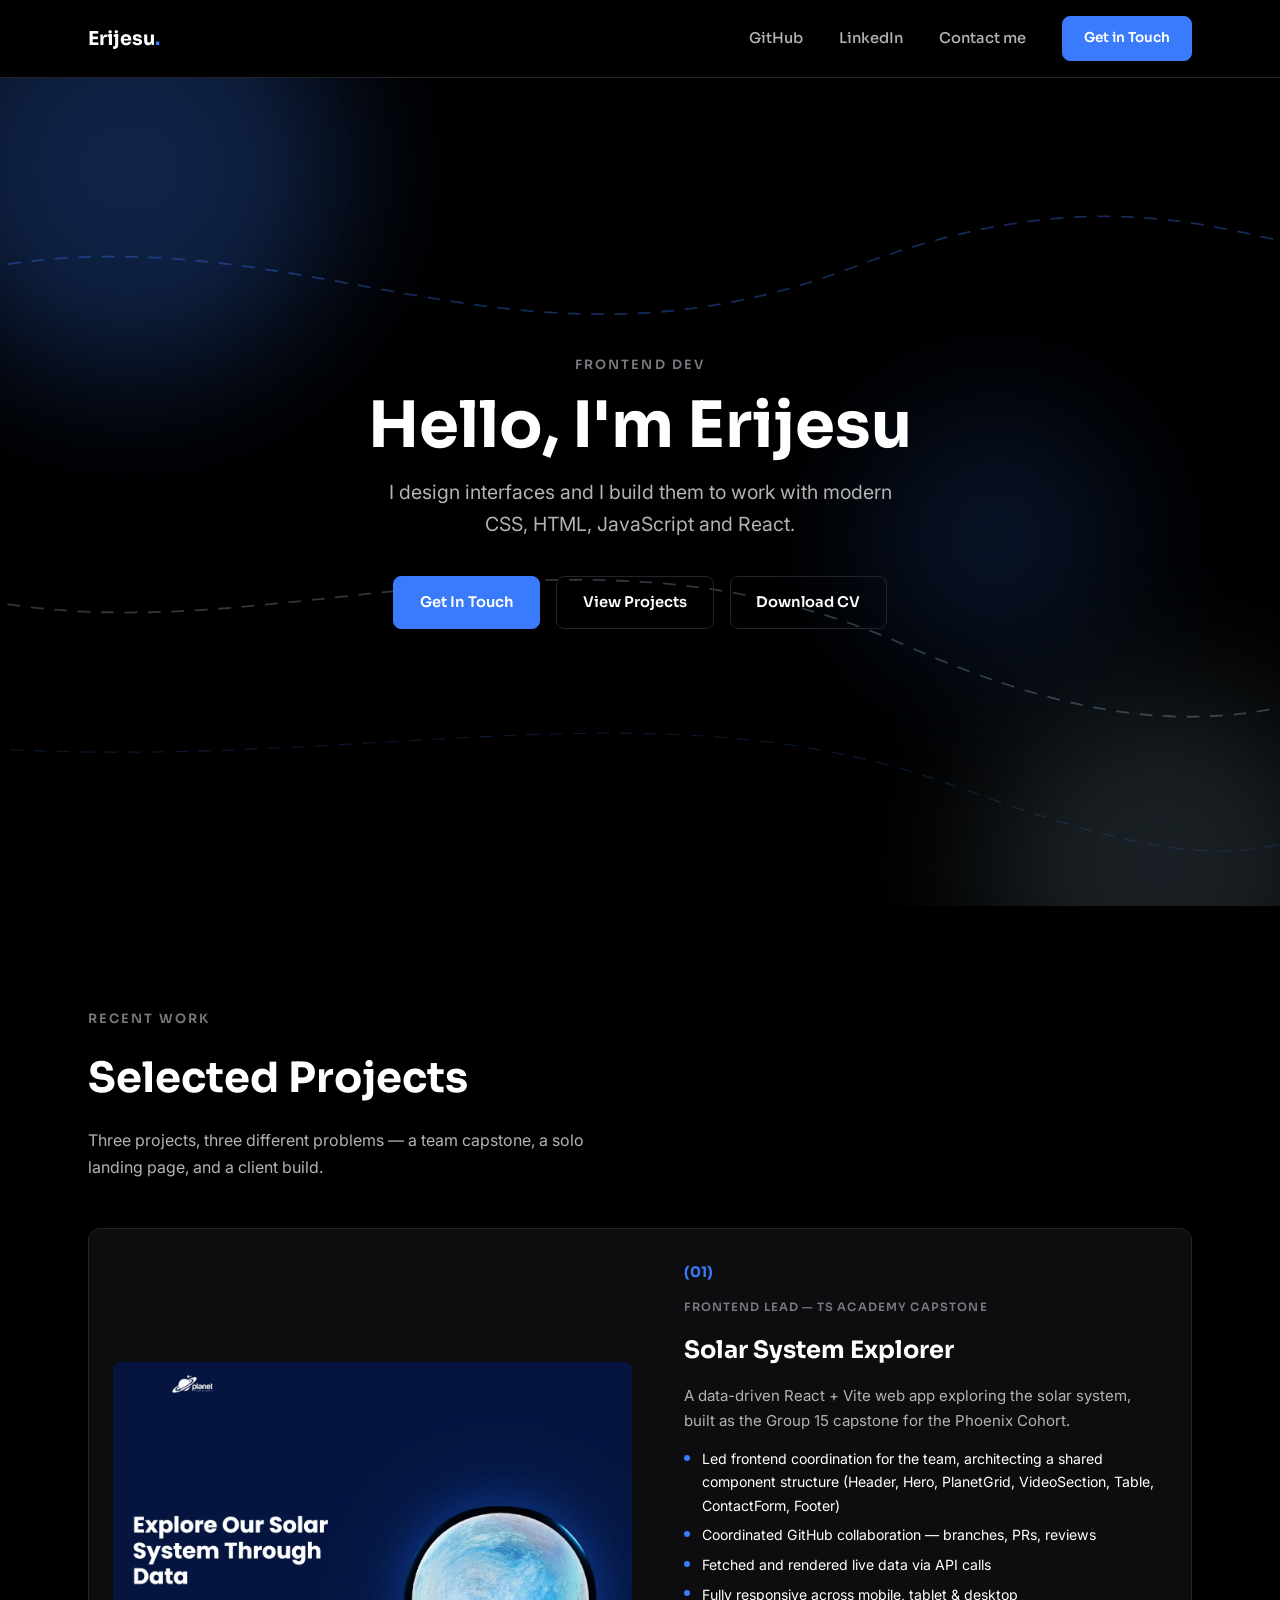
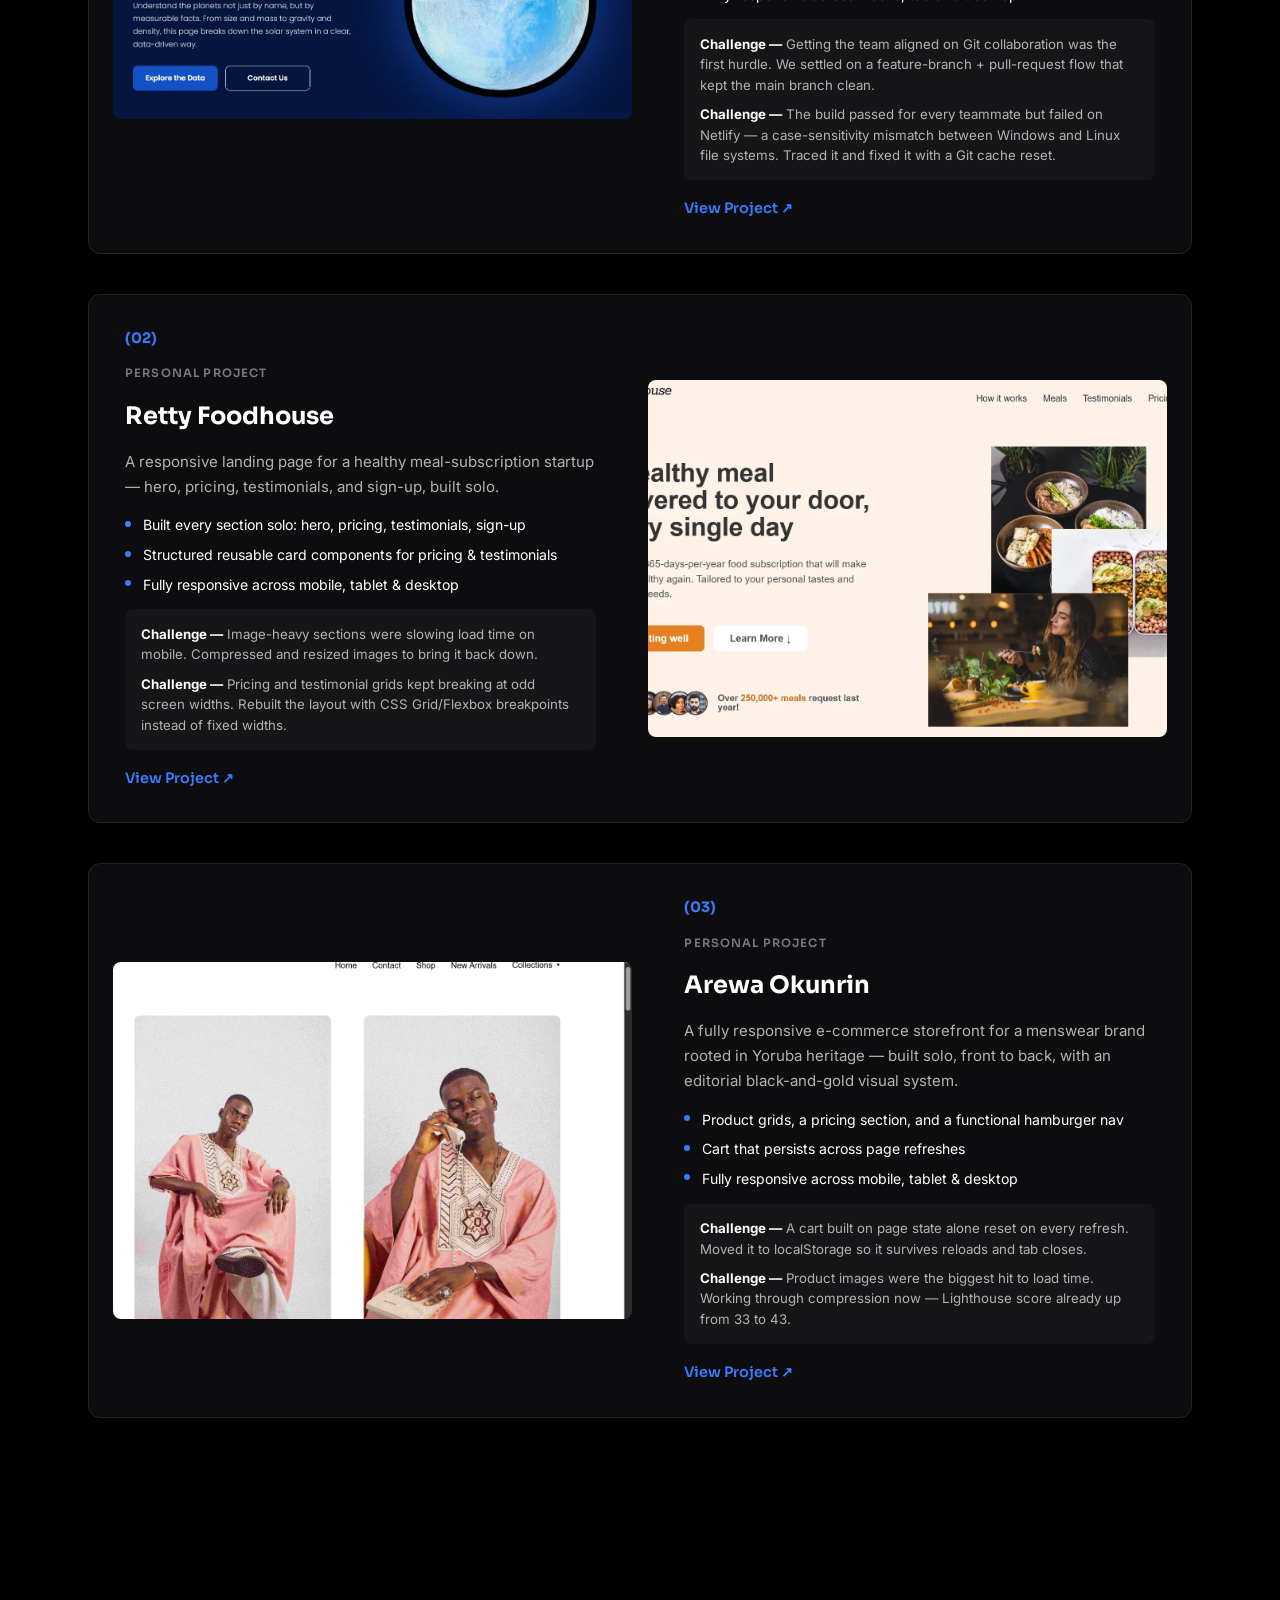
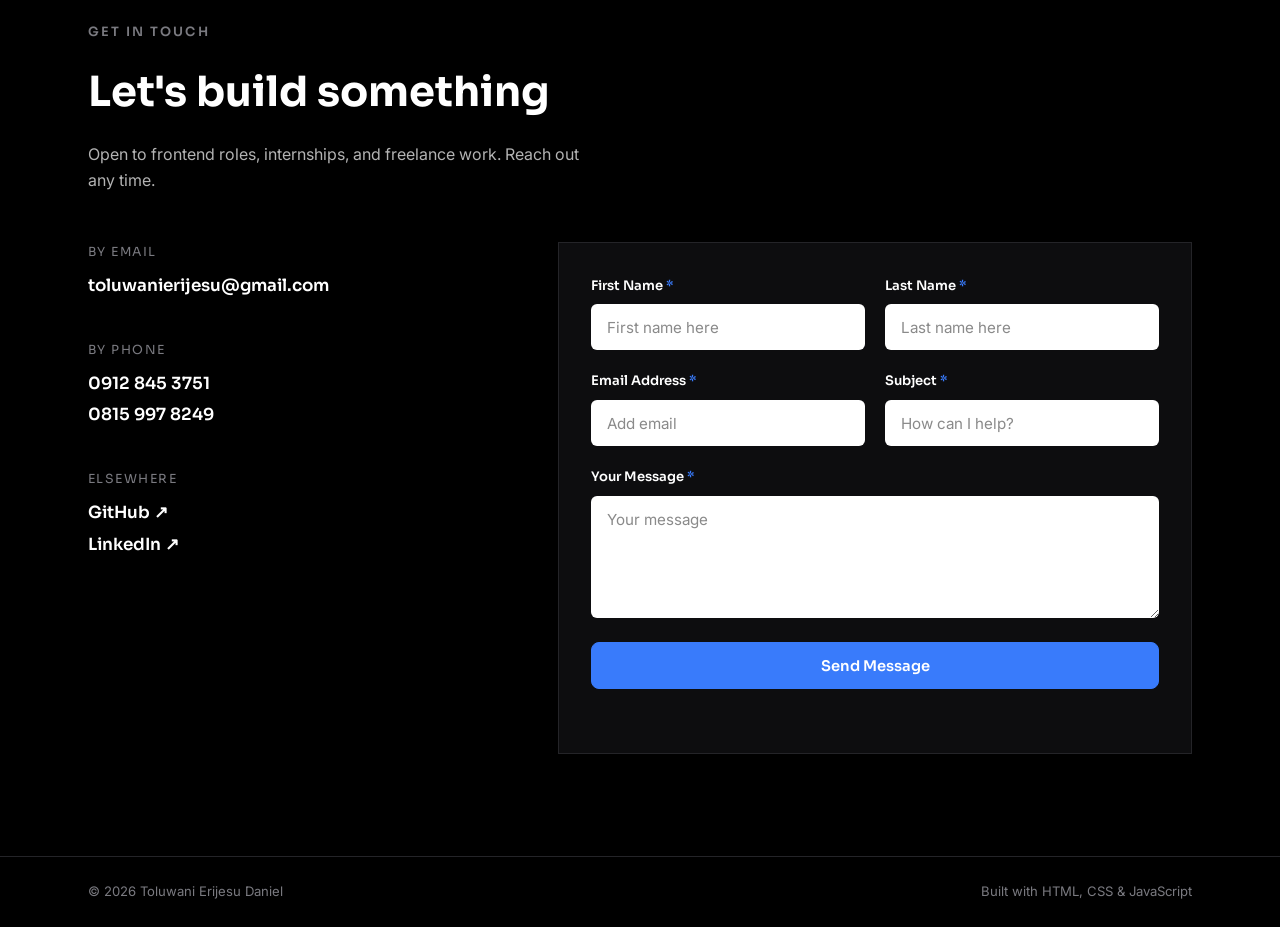
==== index.html @ f658561f "new changes" ====
<!doctype html>
<html lang="en">
  <head>
    <meta charset="UTF-8" />
    <meta name="viewport" content="width=device-width, initial-scale=1.0" />
    <title>Erijesu —Frontend Developer</title>
    <meta
      name="description"
      content="Erijesu is a frontend developer specializing in modern CSS, HTML, JavaScript and React. View his projects and get in touch."
    />
    <meta property="og:title" content="Erijesu — Frontend Developer" />
    <meta
      property="og:description"
      content="Frontend developer specializing in modern CSS, HTML, JavaScript and React."
    />
    <meta property="og:type" content="website" />
    <link rel="icon" href="images/favicon.ico" />
    <link rel="preconnect" href="https://fonts.googleapis.com" />
    <link rel="preconnect" href="https://fonts.gstatic.com" crossorigin />
    <link
      href="https://fonts.googleapis.com/css2?family=Sora:wght@500;600;700;800&family=Inter:wght@400;500;600&display=swap"
      rel="stylesheet"
    />
    <link rel="stylesheet" href="css/style.css" />
  </head>
  <body>
    <a class="skip-link" href="#main">Skip to content</a>

    <header class="nav">
      <div class="nav__inner">
        <a href="#top" class="nav__brand"
          >Erijesu<span class="nav__dot">.</span></a
        >
        <button
          class="nav-toggle"
          aria-expanded="false"
          aria-controls="nav-links"
          aria-label="Toggle navigation menu"
        >
          <span></span><span></span><span></span>
        </button>
        <nav id="nav-links" class="nav__links">
          <a href="https://github.com/Erijesu0" target="_blank" rel="noopener"
            >GitHub</a
          >
          <a
            href="https://www.linkedin.com/in/toluwani-erijesu"
            target="_blank"
            rel="noopener"
            >LinkedIn</a
          >
          <a href="#contact">Contact me</a>
          <a href="#contact" class="btn btn--solid nav__cta">Get in Touch</a>
        </nav>
      </div>
    </header>

    <main id="main">
      <section class="hero" id="top">
        <div class="hero__pattern" aria-hidden="true">
          <div class="blob blob--a"></div>
          <div class="blob blob--b"></div>
          <div class="blob blob--c"></div>
          <svg
            class="hero__lines"
            viewBox="0 0 1200 700"
            xmlns="http://www.w3.org/2000/svg"
            preserveAspectRatio="none"
          >
            <path
              class="flow-line flow-line--1"
              d="M-100,180 C 250,80 450,280 800,160 S 1250,220 1400,120"
              fill="none"
              stroke="#397BFB"
              stroke-width="1.5"
              opacity="0.35"
            />
            <path
              class="flow-line flow-line--2"
              d="M-100,420 C 200,520 500,340 850,480 S 1250,460 1400,540"
              fill="none"
              stroke="#B3E0FF"
              stroke-width="1.5"
              opacity="0.25"
            />
            <path
              class="flow-line flow-line--3"
              d="M-100,560 C 300,600 600,500 900,600 S 1200,640 1400,580"
              fill="none"
              stroke="#397BFB"
              stroke-width="1"
              opacity="0.2"
            />
          </svg>
        </div>
        <div class="wrap hero__content">
          <p class="eyebrow">Frontend Dev</p>
          <h1 class="hero__name">Hello, I'm Erijesu</h1>
          <p class="hero__sub">
            I design interfaces and I build them to work with modern CSS, HTML,
            JavaScript and React.
          </p>
          <div class="hero__actions">
            <a href="#contact" class="btn btn--solid">Get In Touch</a>
            <a href="#projects" class="btn btn--ghost">View Projects</a>
            <a href="resume.pdf" class="btn btn--ghost" download>Download CV</a>
          </div>
        </div>
      </section>

      <section class="section" id="projects">
        <div class="wrap">
          <div class="section-head">
            <p class="eyebrow">Recent Work</p>
            <h2>Selected Projects</h2>
            <p class="section-head__sub">
              Three projects, three different problems — a team capstone, a solo
              landing page, and a client build.
            </p>
          </div>

          <div class="projects__grid">
            <article class="project-card">
              <a
                class="project-card__stretched"
                href="https://capstone-project-grp15.netlify.app/"
                target="_blank"
                rel="noopener"
                aria-label="View Solar System Explorer project"
              ></a>
              <div class="project-card__media">
                <img
                  src="images/solar-project.webp"
                  alt="Solar System Explorer project screenshot"
                  loading="lazy"
                />
              </div>
              <div class="project-card__body">
                <p class="project-card__index">(01)</p>
                <p class="project-card__tag">
                  Frontend Lead — TS Academy Capstone
                </p>
                <h3 class="project-card__title">Solar System Explorer</h3>
                <p class="project-card__desc">
                  A data-driven React + Vite web app exploring the solar system,
                  built as the Group 15 capstone for the Phoenix Cohort.
                </p>
                <ul class="project-card__list">
                  <li>
                    Led frontend coordination for the team, architecting a
                    shared component structure (Header, Hero, PlanetGrid,
                    VideoSection, Table, ContactForm, Footer)
                  </li>
                  <li>
                    Coordinated GitHub collaboration — branches, PRs, reviews
                  </li>
                  <li>Fetched and rendered live data via API calls</li>
                  <li>Fully responsive across mobile, tablet &amp; desktop</li>
                </ul>
                <div class="project-card__problems">
                  <p>
                    <strong>Challenge —</strong> Getting the team aligned on Git
                    collaboration was the first hurdle. We settled on a
                    feature-branch + pull-request flow that kept the main branch
                    clean.
                  </p>
                  <p>
                    <strong>Challenge —</strong> The build passed for every
                    teammate but failed on Netlify — a case-sensitivity mismatch
                    between Windows and Linux file systems. Traced it and fixed
                    it with a Git cache reset.
                  </p>
                </div>
                <span class="project-card__cta"
                  >View Project <span aria-hidden="true">↗</span></span
                >
              </div>
            </article>

            <article class="project-card">
              <a
                class="project-card__stretched"
                href="https://rettyfoodhouse.netlify.app/"
                target="_blank"
                rel="noopener"
                aria-label="View Retty Foodhouse project"
              ></a>
              <div class="project-card__media">
                <img
                  src="images/retty-project.webp"
                  alt="Retty Foodhouse project screenshot"
                  loading="lazy"
                />
              </div>
              <div class="project-card__body">
                <p class="project-card__index">(02)</p>
                <p class="project-card__tag">Personal Project</p>
                <h3 class="project-card__title">Retty Foodhouse</h3>
                <p class="project-card__desc">
                  A responsive landing page for a healthy meal-subscription
                  startup — hero, pricing, testimonials, and sign-up, built
                  solo.
                </p>
                <ul class="project-card__list">
                  <li>
                    Built every section solo: hero, pricing, testimonials,
                    sign-up
                  </li>
                  <li>
                    Structured reusable card components for pricing &amp;
                    testimonials
                  </li>
                  <li>Fully responsive across mobile, tablet &amp; desktop</li>
                </ul>
                <div class="project-card__problems">
                  <p>
                    <strong>Challenge —</strong> Image-heavy sections were
                    slowing load time on mobile. Compressed and resized images
                    to bring it back down.
                  </p>
                  <p>
                    <strong>Challenge —</strong> Pricing and testimonial grids
                    kept breaking at odd screen widths. Rebuilt the layout with
                    CSS Grid/Flexbox breakpoints instead of fixed widths.
                  </p>
                </div>
                <span class="project-card__cta"
                  >View Project <span aria-hidden="true">↗</span></span
                >
              </div>
            </article>

            <article class="project-card">
              <a
                class="project-card__stretched"
                href="https://arewa-okurin.netlify.app/"
                target="_blank"
                rel="noopener"
                aria-label="View Arewa Okunrin project"
              ></a>
              <div class="project-card__media">
                <img
                  src="images/arewa-project.webp"
                  alt="Arewa Okunrin project screenshot"
                  loading="lazy"
                />
              </div>
              <div class="project-card__body">
                <p class="project-card__index">(03)</p>
                <p class="project-card__tag">Personal Project</p>
                <h3 class="project-card__title">Arewa Okunrin</h3>
                <p class="project-card__desc">
                  A fully responsive e-commerce storefront for a menswear brand
                  rooted in Yoruba heritage — built solo, front to back, with an
                  editorial black-and-gold visual system.
                </p>
                <ul class="project-card__list">
                  <li>
                    Product grids, a pricing section, and a functional hamburger
                    nav
                  </li>
                  <li>Cart that persists across page refreshes</li>
                  <li>Fully responsive across mobile, tablet &amp; desktop</li>
                </ul>
                <div class="project-card__problems">
                  <p>
                    <strong>Challenge —</strong> A cart built on page state
                    alone reset on every refresh. Moved it to localStorage so it
                    survives reloads and tab closes.
                  </p>
                  <p>
                    <strong>Challenge —</strong> Product images were the biggest
                    hit to load time. Working through compression now —
                    Lighthouse score already up from 33 to 43.
                  </p>
                </div>
                <span class="project-card__cta"
                  >View Project <span aria-hidden="true">↗</span></span
                >
              </div>
            </article>
          </div>
        </div>
      </section>

      <section class="section contact" id="contact">
        <div class="wrap">
          <div class="section-head">
            <p class="eyebrow">Get in Touch</p>
            <h2>Let's build something</h2>
            <p class="section-head__sub">
              Open to frontend roles, internships, and freelance work. Reach out
              any time.
            </p>
          </div>

          <div class="contact__grid">
            <div class="contact__info">
              <div class="contact__block">
                <p class="contact__label">By Email</p>
                <a
                  class="contact__value"
                  href="mailto:toluwanierijesu@gmail.com"
                  >toluwanierijesu@gmail.com</a
                >
              </div>
              <div class="contact__block">
                <p class="contact__label">By Phone</p>
                <a class="contact__value" href="tel:09128453751"
                  >0912 845 3751</a
                >
                <a class="contact__value" href="tel:08159978249"
                  >0815 997 8249</a
                >
              </div>
              <div class="contact__block">
                <p class="contact__label">Elsewhere</p>
                <a
                  class="contact__value"
                  href="https://github.com/Erijesu0"
                  target="_blank"
                  rel="noopener"
                  >GitHub ↗</a
                >
                <a
                  class="contact__value"
                  href="https://www.linkedin.com/in/toluwani-erijesu"
                  target="_blank"
                  rel="noopener"
                  >LinkedIn ↗</a
                >
              </div>
            </div>

            <div class="contact__form-card">
              <form
                name="contact"
                method="POST"
                action="/"
                data-netlify="true"
                netlify
                netlify-honeypot="bot-field"
                id="contact-form"
              >
                <input type="hidden" name="form-name" value="contact" />
                <p class="hp-field">
                  <label
                    >Don't fill this out if you're human:
                    <input name="bot-field"
                  /></label>
                </p>
                <div class="form-row">
                  <div class="form-field">
                    <label for="firstName"
                      >First Name <span aria-hidden="true">*</span></label
                    >
                    <input
                      type="text"
                      id="firstName"
                      name="firstName"
                      required
                      placeholder="First name here"
                    />
                  </div>
                  <div class="form-field">
                    <label for="lastName"
                      >Last Name <span aria-hidden="true">*</span></label
                    >
                    <input
                      type="text"
                      id="lastName"
                      name="lastName"
                      required
                      placeholder="Last name here"
                    />
                  </div>
                </div>
                <div class="form-row">
                  <div class="form-field">
                    <label for="email"
                      >Email Address <span aria-hidden="true">*</span></label
                    >
                    <input
                      type="email"
                      id="email"
                      name="email"
                      required
                      placeholder="Add email"
                    />
                  </div>
                  <div class="form-field">
                    <label for="subject"
                      >Subject <span aria-hidden="true">*</span></label
                    >
                    <input
                      type="text"
                      id="subject"
                      name="subject"
                      required
                      placeholder="How can I help?"
                    />
                  </div>
                </div>
                <div class="form-field">
                  <label for="message"
                    >Your Message <span aria-hidden="true">*</span></label
                  >
                  <textarea
                    id="message"
                    name="message"
                    rows="5"
                    required
                    placeholder="Your message"
                  ></textarea>
                </div>
                <button type="submit" class="btn btn--solid form-submit">
                  Send Message
                </button>
                <p class="form-status" id="form-status" role="status"></p>
              </form>
            </div>
          </div>
        </div>
      </section>
    </main>

    <footer class="site-footer">
      <div class="wrap site-footer__inner">
        <p>© <span id="year"></span> Toluwani Erijesu Daniel</p>
        <p>Built with HTML, CSS &amp; JavaScript</p>
      </div>
    </footer>

    <script src="js/main.js"></script>
  </body>
</html>
---- css/style.css ----
:root{
  --bg:#000000;
  --surface:#0D0D0F;
  --surface-2:#161619;
  --border:#242428;
  --accent:#397BFB;
  --accent-pale:#B3E0FF;
  --white:#FFFFFF;
  --gray:#B3B3B3;
  --gray-dim:#7A7A80;
  --radius:8px;
}
*{box-sizing:border-box;}
html{scroll-behavior:smooth;}
body{margin:0;background:var(--bg);color:var(--white);font-family:'Inter',sans-serif;font-size:1rem;line-height:1.65;-webkit-font-smoothing:antialiased;}
h1,h2,h3{font-family:'Sora',sans-serif;font-weight:700;margin:0;color:var(--white);}
p{margin:0;}
a{color:inherit;}
ul{margin:0;padding:0;list-style:none;}
img{max-width:100%;display:block;}

.skip-link{position:absolute;left:-999px;top:0;background:var(--accent);color:#fff;padding:0.75rem 1.25rem;z-index:300;font-family:'Sora',sans-serif;font-size:0.85rem;text-decoration:none;border-radius:0 0 6px 0;}
.skip-link:focus{left:0;top:0;}
a:focus-visible,button:focus-visible,input:focus-visible,textarea:focus-visible{outline:2px solid var(--accent);outline-offset:2px;}

.eyebrow{font-family:'Sora',sans-serif;font-size:0.8rem;letter-spacing:.16em;text-transform:uppercase;color:var(--gray-dim);font-weight:600;margin:0 0 0.9rem;}

.wrap{max-width:1200px;margin:0 auto;padding-left:clamp(1.25rem,4vw,3rem);padding-right:clamp(1.25rem,4vw,3rem);}

/* ---------- Buttons ---------- */
.btn{display:inline-flex;align-items:center;gap:0.5rem;padding:0.85rem 1.6rem;border-radius:var(--radius);font-family:'Sora',sans-serif;font-weight:600;font-size:0.92rem;text-decoration:none;cursor:pointer;border:1.5px solid transparent;transition:transform .15s ease,background-color .15s ease,color .15s ease,border-color .15s ease;}
.btn:hover{transform:translateY(-2px);}
.btn--solid{background:var(--accent);border-color:var(--accent);color:#fff;}
.btn--solid:hover{background:#5C90FF;border-color:#5C90FF;}
.btn--ghost{background:transparent;border-color:var(--border);color:var(--white);}
.btn--ghost:hover{border-color:var(--white);}

/* ---------- Nav ---------- */
.nav{position:sticky;top:0;z-index:200;background:rgba(0,0,0,.85);backdrop-filter:blur(10px);border-bottom:1px solid var(--border);}
.nav__inner{max-width:1200px;margin:0 auto;padding:1rem clamp(1.25rem,4vw,3rem);display:flex;align-items:center;justify-content:space-between;}
.nav__brand{font-family:'Sora',sans-serif;font-weight:700;font-size:1.2rem;text-decoration:none;color:var(--white);}
.nav__dot{color:var(--accent);}
.nav__links{display:flex;align-items:center;gap:2.25rem;font-family:'Sora',sans-serif;font-weight:500;font-size:0.92rem;}
.nav__links a:not(.btn){text-decoration:none;color:var(--gray);transition:color .15s ease;}
.nav__links a:not(.btn):hover{color:var(--white);}
.nav__cta{padding:0.65rem 1.3rem;font-size:0.85rem;}
.nav-toggle{display:none;}

/* ---------- Hero ---------- */
.hero{position:relative;min-height:92vh;display:flex;align-items:center;justify-content:center;overflow:hidden;text-align:center;}
.hero__pattern{position:absolute;inset:0;z-index:0;overflow:hidden;}
.blob{position:absolute;border-radius:50%;filter:blur(70px);opacity:.28;}
.blob--a{width:420px;height:420px;background:var(--accent);top:-120px;left:-80px;animation:drift1 22s ease-in-out infinite alternate;}
.blob--b{width:360px;height:360px;background:var(--accent-pale);bottom:-140px;right:-60px;opacity:.14;animation:drift2 26s ease-in-out infinite alternate;}
.blob--c{width:260px;height:260px;background:var(--accent);top:40%;right:12%;opacity:.16;animation:drift3 19s ease-in-out infinite alternate;}
.hero__lines{position:absolute;inset:0;width:100%;height:100%;}
.flow-line{stroke-dasharray:12 10;animation:dash 40s linear infinite;}
.flow-line--2{animation-duration:55s;animation-direction:reverse;}
.flow-line--3{animation-duration:70s;}

@keyframes drift1{0%{transform:translate(0,0) scale(1);}100%{transform:translate(60px,40px) scale(1.08);}}
@keyframes drift2{0%{transform:translate(0,0) scale(1);}100%{transform:translate(-50px,-30px) scale(1.1);}}
@keyframes drift3{0%{transform:translate(0,0);}100%{transform:translate(-40px,30px);}}
@keyframes dash{to{stroke-dashoffset:-1000;}}

@media (prefers-reduced-motion:reduce){
  html{scroll-behavior:auto;}
  .blob,.flow-line{animation:none;}
}

.hero__content{position:relative;z-index:2;max-width:760px;}
.hero__name{font-size:clamp(2.4rem,6vw,4rem);line-height:1.08;margin-bottom:1.1rem;}
.hero__sub{font-size:clamp(1.02rem,1.7vw,1.22rem);color:var(--gray);max-width:44ch;margin:0 auto 2.25rem;line-height:1.6;}
.hero__actions{display:flex;gap:1rem;flex-wrap:wrap;justify-content:center;}

/* ---------- Sections ---------- */
.section{padding:clamp(4rem,8vw,6.5rem) 0;}
.section-head{max-width:640px;margin-bottom:3rem;}
.section-head h2{font-size:clamp(1.9rem,3.4vw,2.6rem);margin-bottom:0.9rem;}
.section-head__sub{color:var(--gray);font-size:1rem;max-width:52ch;}

/* ---------- Projects ---------- */
.projects__grid{display:grid;grid-template-columns:1fr;gap:2.5rem;}
.project-card{position:relative;display:grid;grid-template-columns:1.05fr 1fr;gap:2.5rem;align-items:center;background:var(--surface);border:1px solid var(--border);border-radius:calc(var(--radius) + 4px);padding:1.5rem;transition:border-color .2s ease,transform .2s ease;}
.project-card:hover{border-color:var(--accent);transform:translateY(-3px);}
.project-card:nth-child(even){grid-template-columns:1fr 1.05fr;}
.project-card:nth-child(even) .project-card__media{order:2;}
.project-card__stretched{position:absolute;inset:0;z-index:5;border-radius:inherit;}

.project-card__media{border-radius:var(--radius);overflow:hidden;background:var(--surface-2);aspect-ratio:16/11;}
.project-card__media img{width:100%;height:100%;object-fit:cover;object-position:top center;}

.project-card__body{display:flex;flex-direction:column;gap:0.85rem;padding:0.5rem 0.75rem;}
.project-card__index{font-family:'Sora',sans-serif;color:var(--accent);font-weight:700;font-size:0.9rem;}
.project-card__tag{font-family:'Sora',sans-serif;font-size:0.72rem;text-transform:uppercase;letter-spacing:.1em;color:var(--gray-dim);font-weight:600;}
.project-card__title{font-size:1.5rem;}
.project-card__desc{color:var(--gray);font-size:0.94rem;}
.project-card__list{display:flex;flex-direction:column;gap:0.4rem;font-size:0.88rem;color:var(--white);}
.project-card__list li{padding-left:1.1rem;position:relative;}
.project-card__list li::before{content:'';position:absolute;left:0;top:0.55em;width:6px;height:6px;border-radius:50%;background:var(--accent);}
.project-card__problems{background:var(--surface-2);border-radius:var(--radius);padding:0.9rem 1rem;font-size:0.83rem;color:var(--gray);display:flex;flex-direction:column;gap:0.55rem;line-height:1.55;}
.project-card__problems strong{color:var(--white);}
.project-card__cta{align-self:flex-start;margin-top:0.2rem;font-family:'Sora',sans-serif;font-weight:600;font-size:0.9rem;color:var(--accent);pointer-events:none;}

/* ---------- Contact ---------- */
.contact__grid{display:grid;grid-template-columns:0.8fr 1.2fr;gap:3rem;}
.contact__info{display:flex;flex-direction:column;gap:2.25rem;}
.contact__label{font-family:'Sora',sans-serif;font-size:0.78rem;text-transform:uppercase;letter-spacing:.12em;color:var(--gray-dim);margin-bottom:0.6rem;}
.contact__value{display:block;font-family:'Sora',sans-serif;font-size:1.05rem;font-weight:600;color:var(--white);text-decoration:none;margin-bottom:0.25rem;}
.contact__value:hover{color:var(--accent);}

.contact__form-card{background:var(--surface);border:1px solid var(--border);border-radius:calc(var(--radius)+4px);padding:2rem;}
.form-row{display:grid;grid-template-columns:1fr 1fr;gap:1.25rem;margin-bottom:1.25rem;}
.form-field{display:flex;flex-direction:column;gap:0.5rem;margin-bottom:1.25rem;}
.form-row .form-field{margin-bottom:0;}
.form-field label{font-family:'Sora',sans-serif;font-size:0.82rem;font-weight:600;color:var(--white);}
.form-field label span{color:var(--accent);}
.form-field input,.form-field textarea{background:var(--white);color:#111;border:none;border-radius:6px;padding:0.85rem 1rem;font-family:'Inter',sans-serif;font-size:0.95rem;resize:vertical;}
.form-field input::placeholder,.form-field textarea::placeholder{color:#8a8a8a;}
.hp-field{position:absolute;left:-9999px;}
.form-submit{width:100%;justify-content:center;margin-top:0.25rem;}
.form-status{margin-top:0.9rem;font-family:'Sora',sans-serif;font-size:0.88rem;color:var(--accent-pale);min-height:1.2em;}

/* ---------- Footer ---------- */
.site-footer{border-top:1px solid var(--border);padding:1.5rem 0;}
.site-footer__inner{display:flex;flex-wrap:wrap;justify-content:space-between;gap:0.5rem;font-size:0.82rem;color:var(--gray-dim);}

/* ---------- Mobile ---------- */
@media (max-width:900px){
  .project-card,.project-card:nth-child(even){grid-template-columns:1fr;}
  .project-card:nth-child(even) .project-card__media{order:0;}
  .contact__grid{grid-template-columns:1fr;}
}
@media (max-width:760px){
  .nav-toggle{display:flex;flex-direction:column;justify-content:center;gap:5px;width:32px;height:28px;background:none;border:none;cursor:pointer;padding:0;}
  .nav-toggle span{display:block;height:2px;background:var(--white);}
  .nav__links{display:none;position:absolute;top:100%;left:0;right:0;background:#000;flex-direction:column;align-items:flex-start;gap:0;padding:0.5rem clamp(1.25rem,4vw,3rem) 1.25rem;border-bottom:1px solid var(--border);}
  .nav__links.is-open{display:flex;}
  .nav__links a:not(.btn){padding:0.75rem 0;width:100%;border-bottom:1px solid var(--border);}
  .nav__cta{margin-top:0.85rem;}
  .form-row{grid-template-columns:1fr;gap:0;}
}
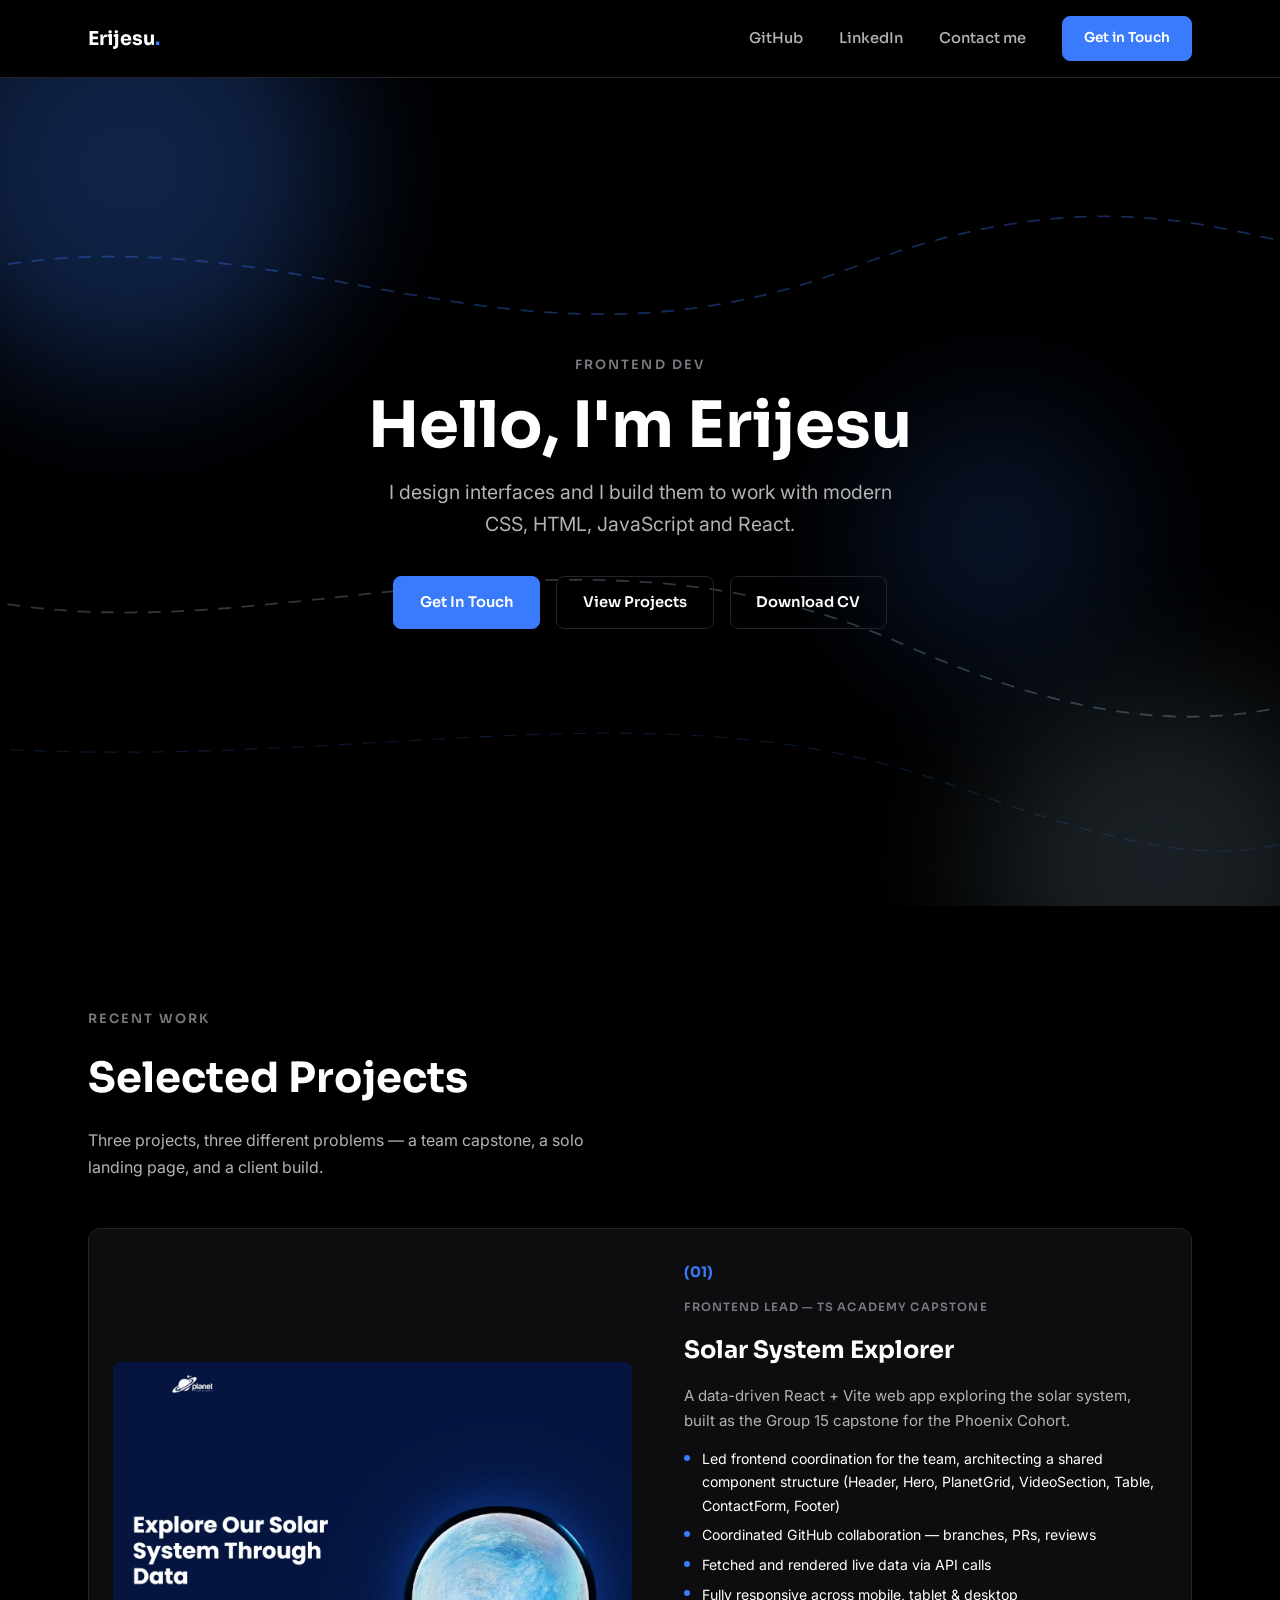
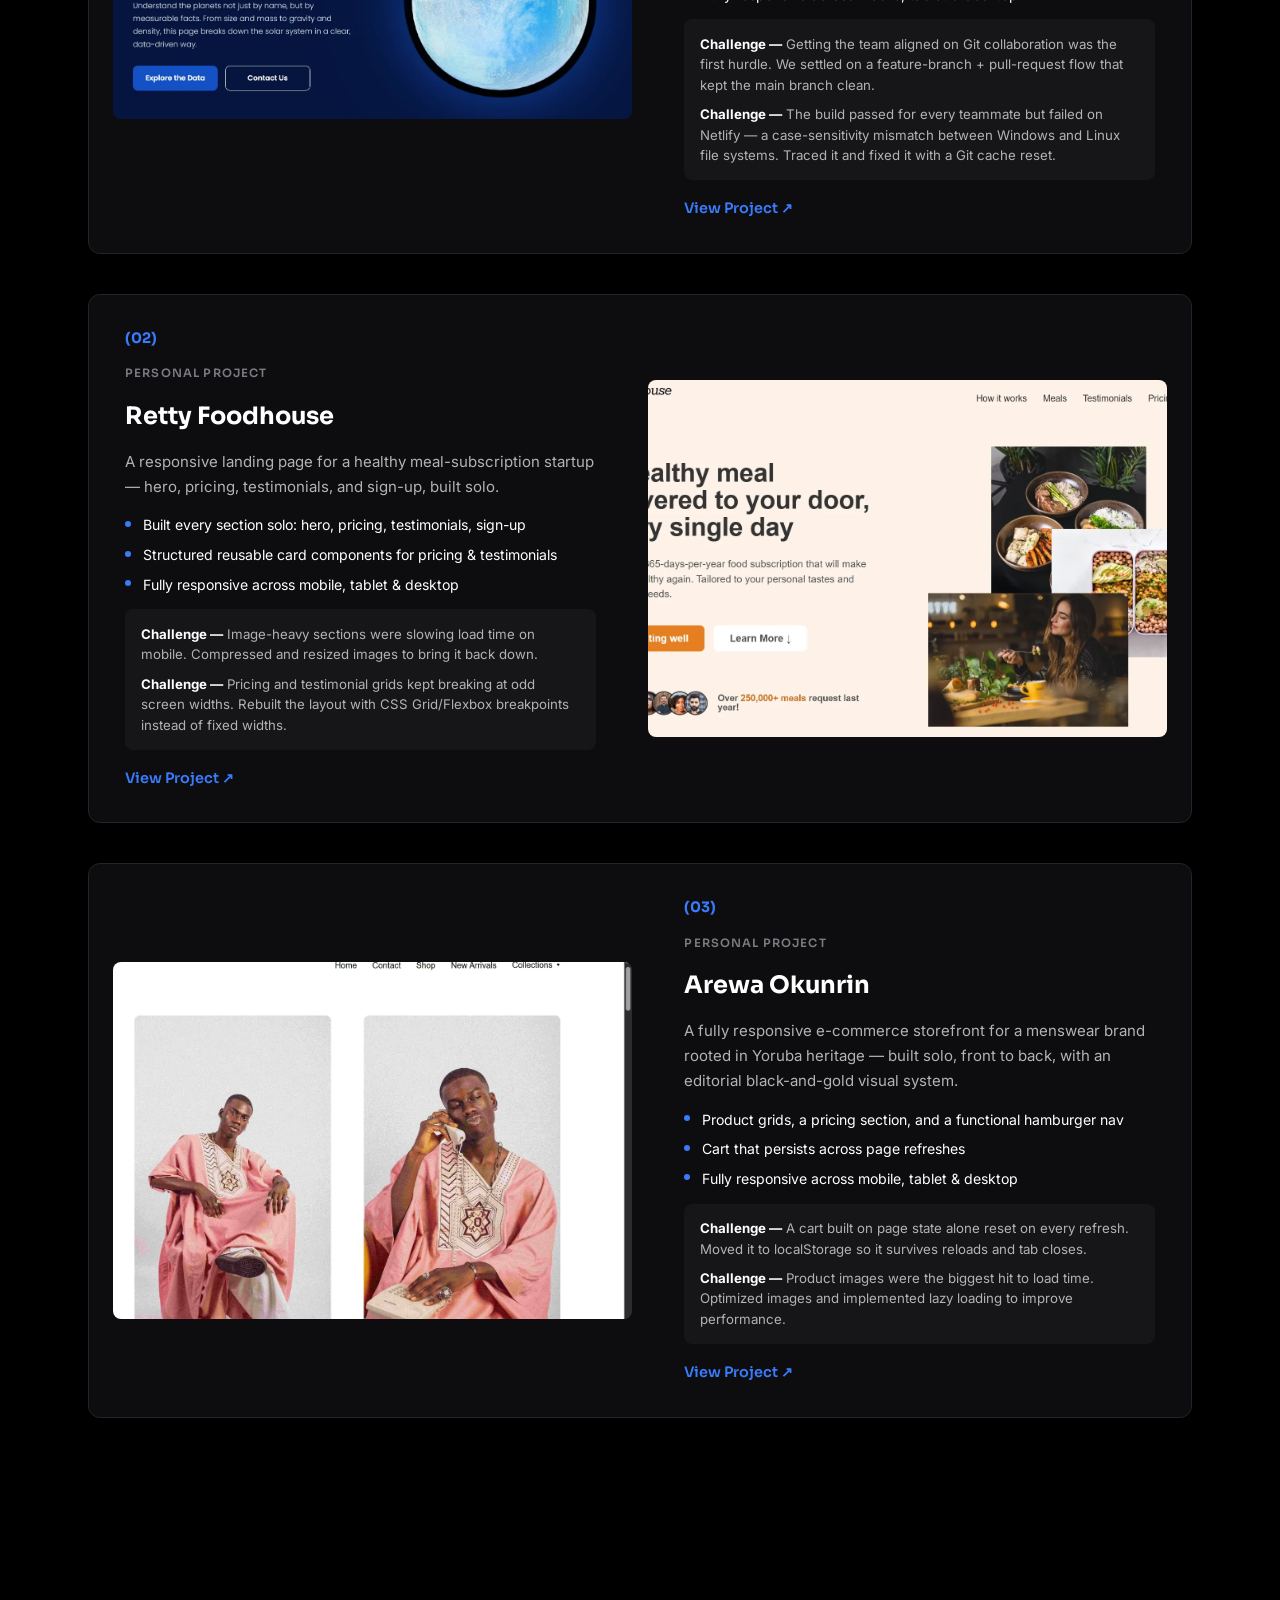
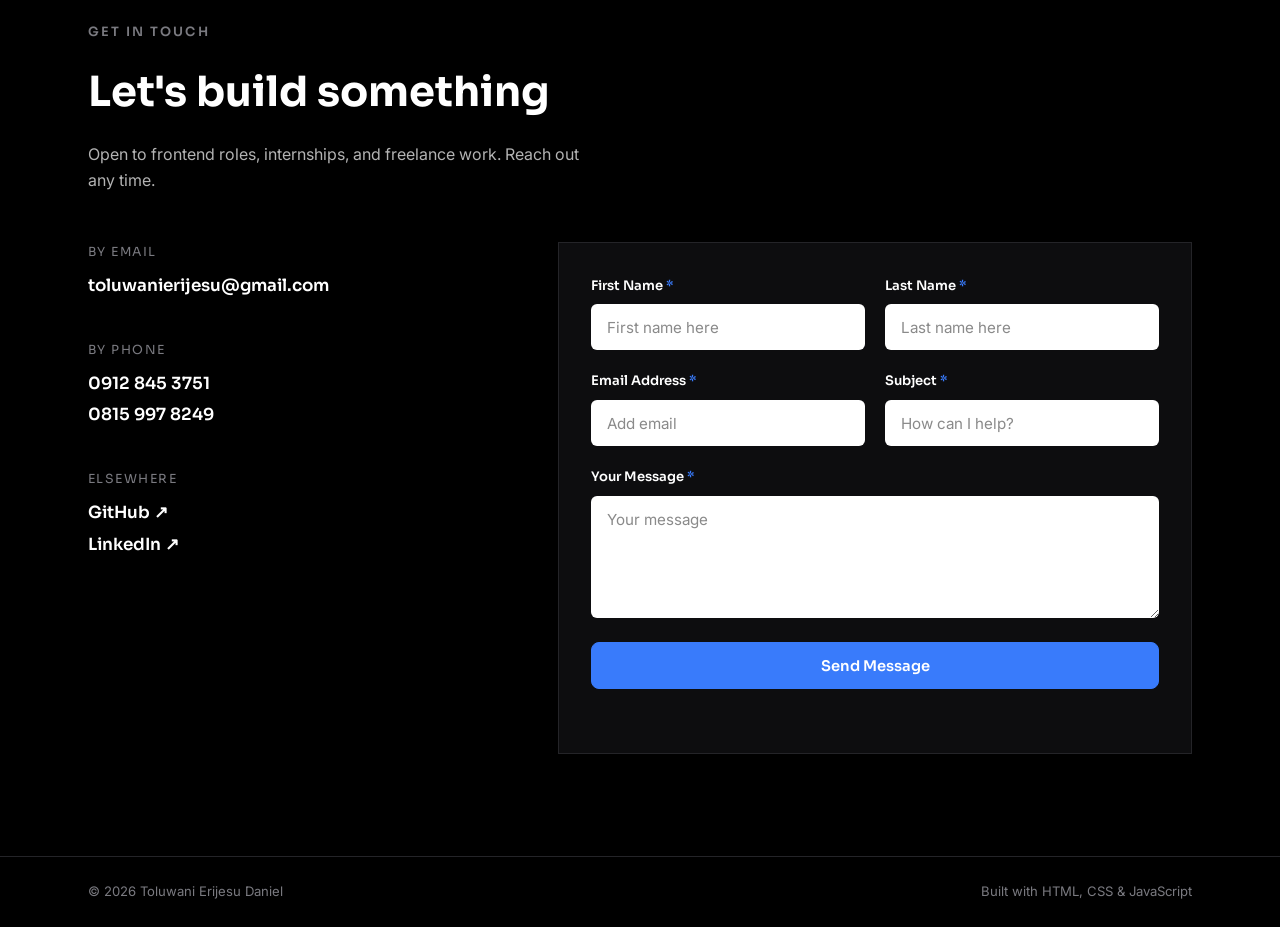
==== commit 39da6c36: "Updated projects" ====
--- a/index.html
+++ b/index.html
@@ -270,8 +270,8 @@
                   </p>
                   <p>
                     <strong>Challenge —</strong> Product images were the biggest
-                    hit to load time. Working through compression now —
-                    Lighthouse score already up from 33 to 43.
+                    hit to load time. Optimized images and implemented lazy
+                    loading to improve performance.
                   </p>
                 </div>
                 <span class="project-card__cta"
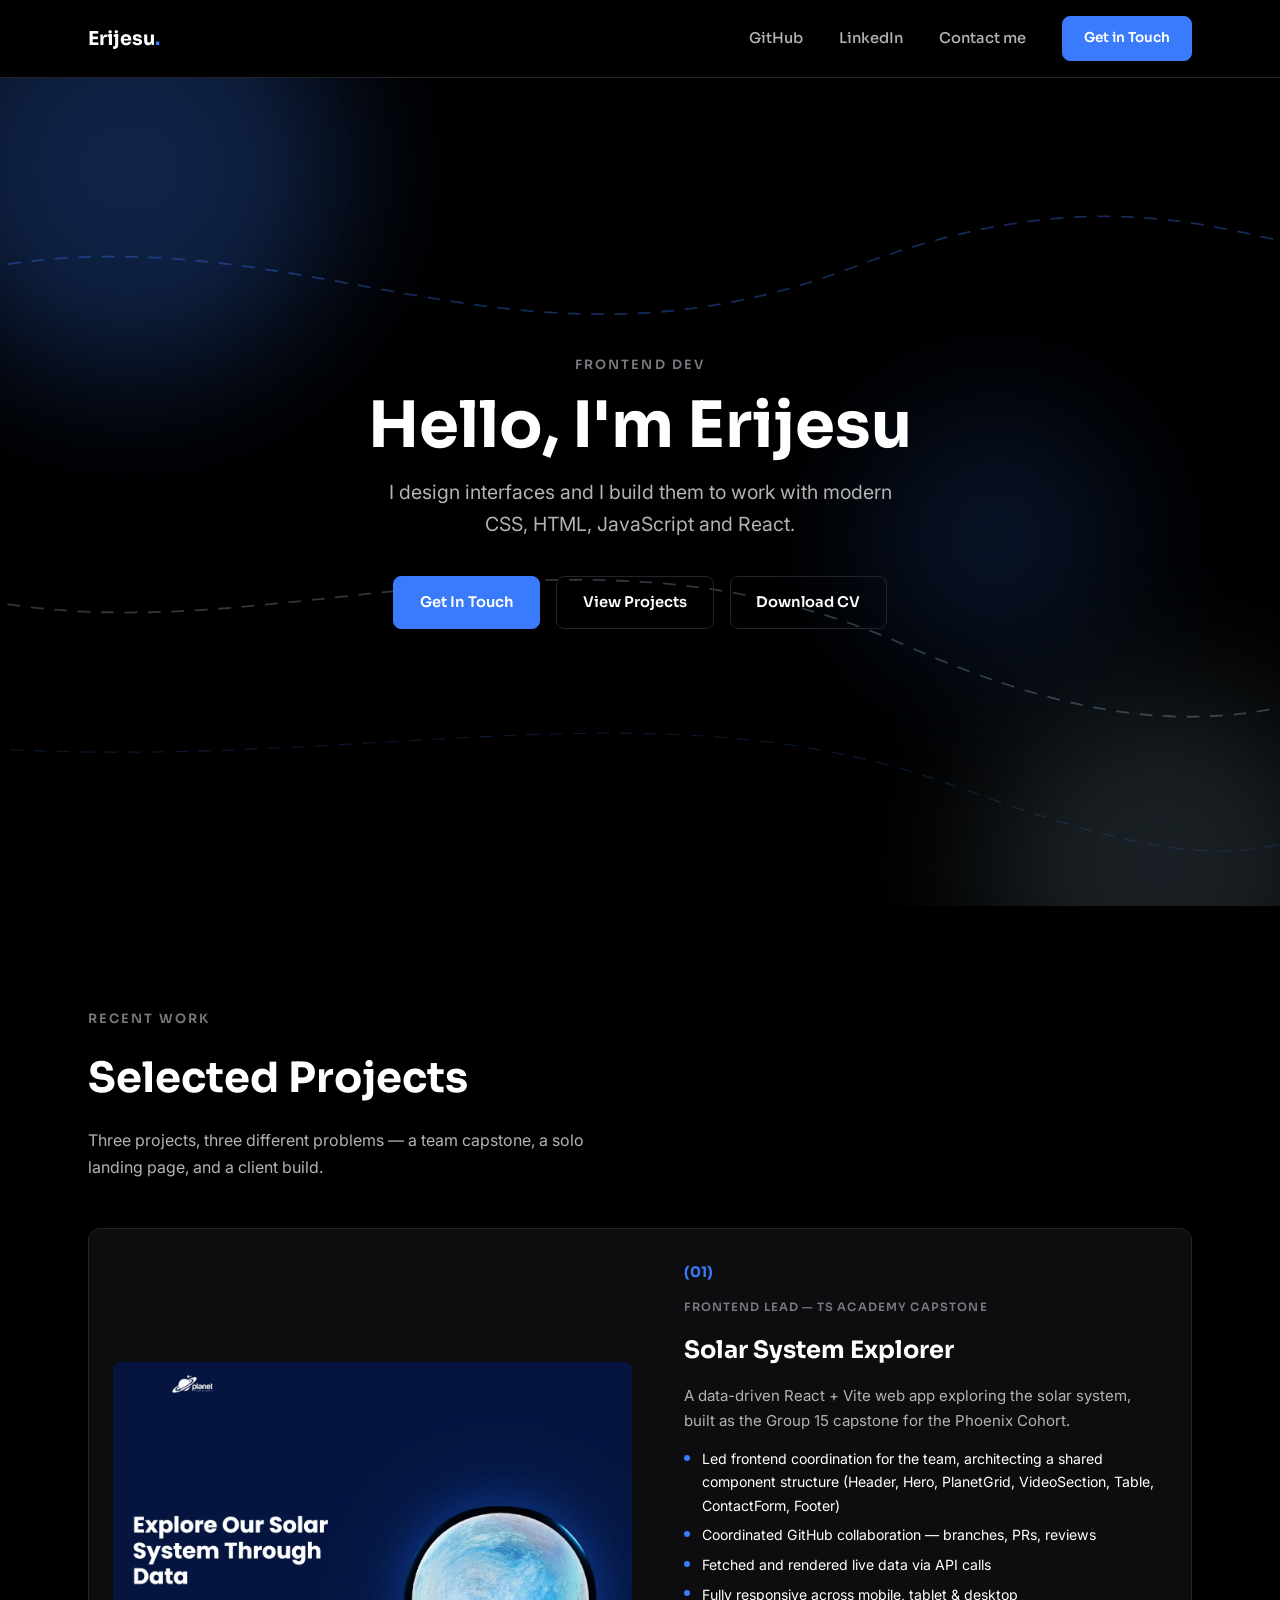
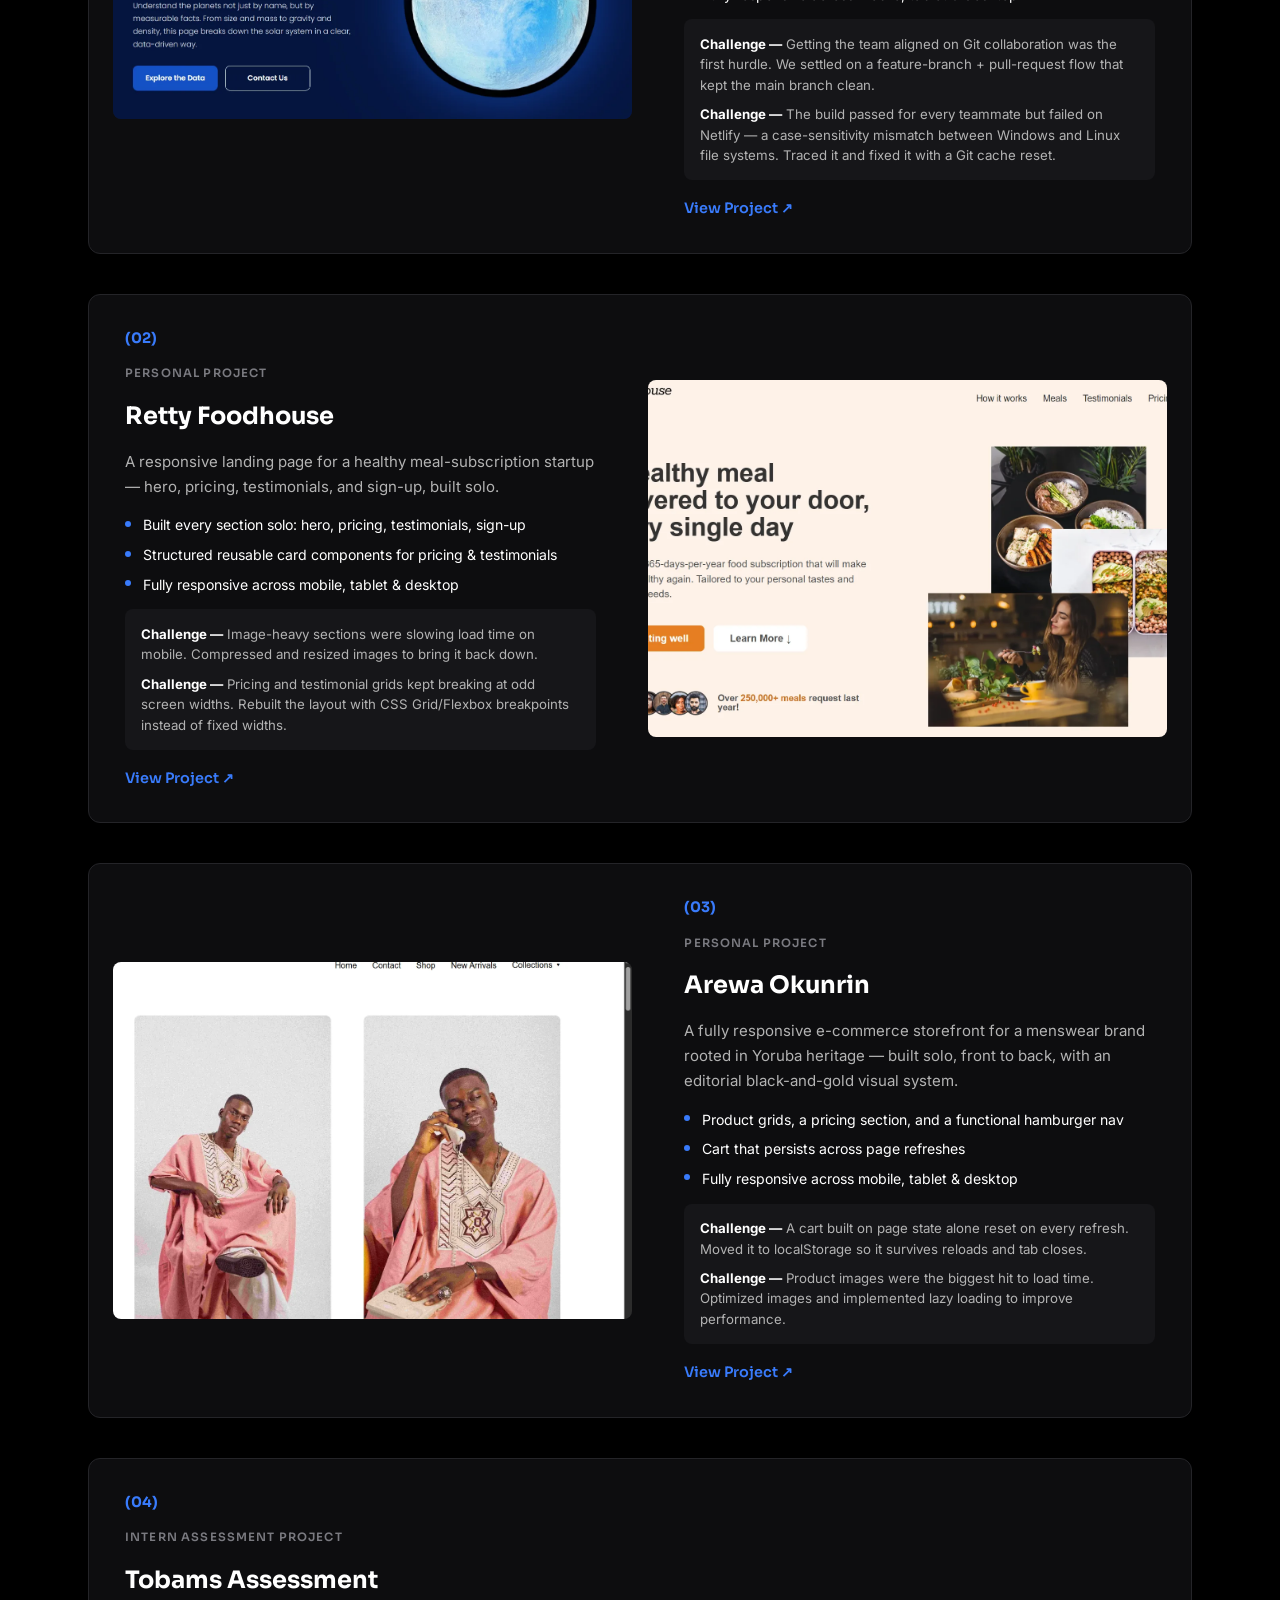
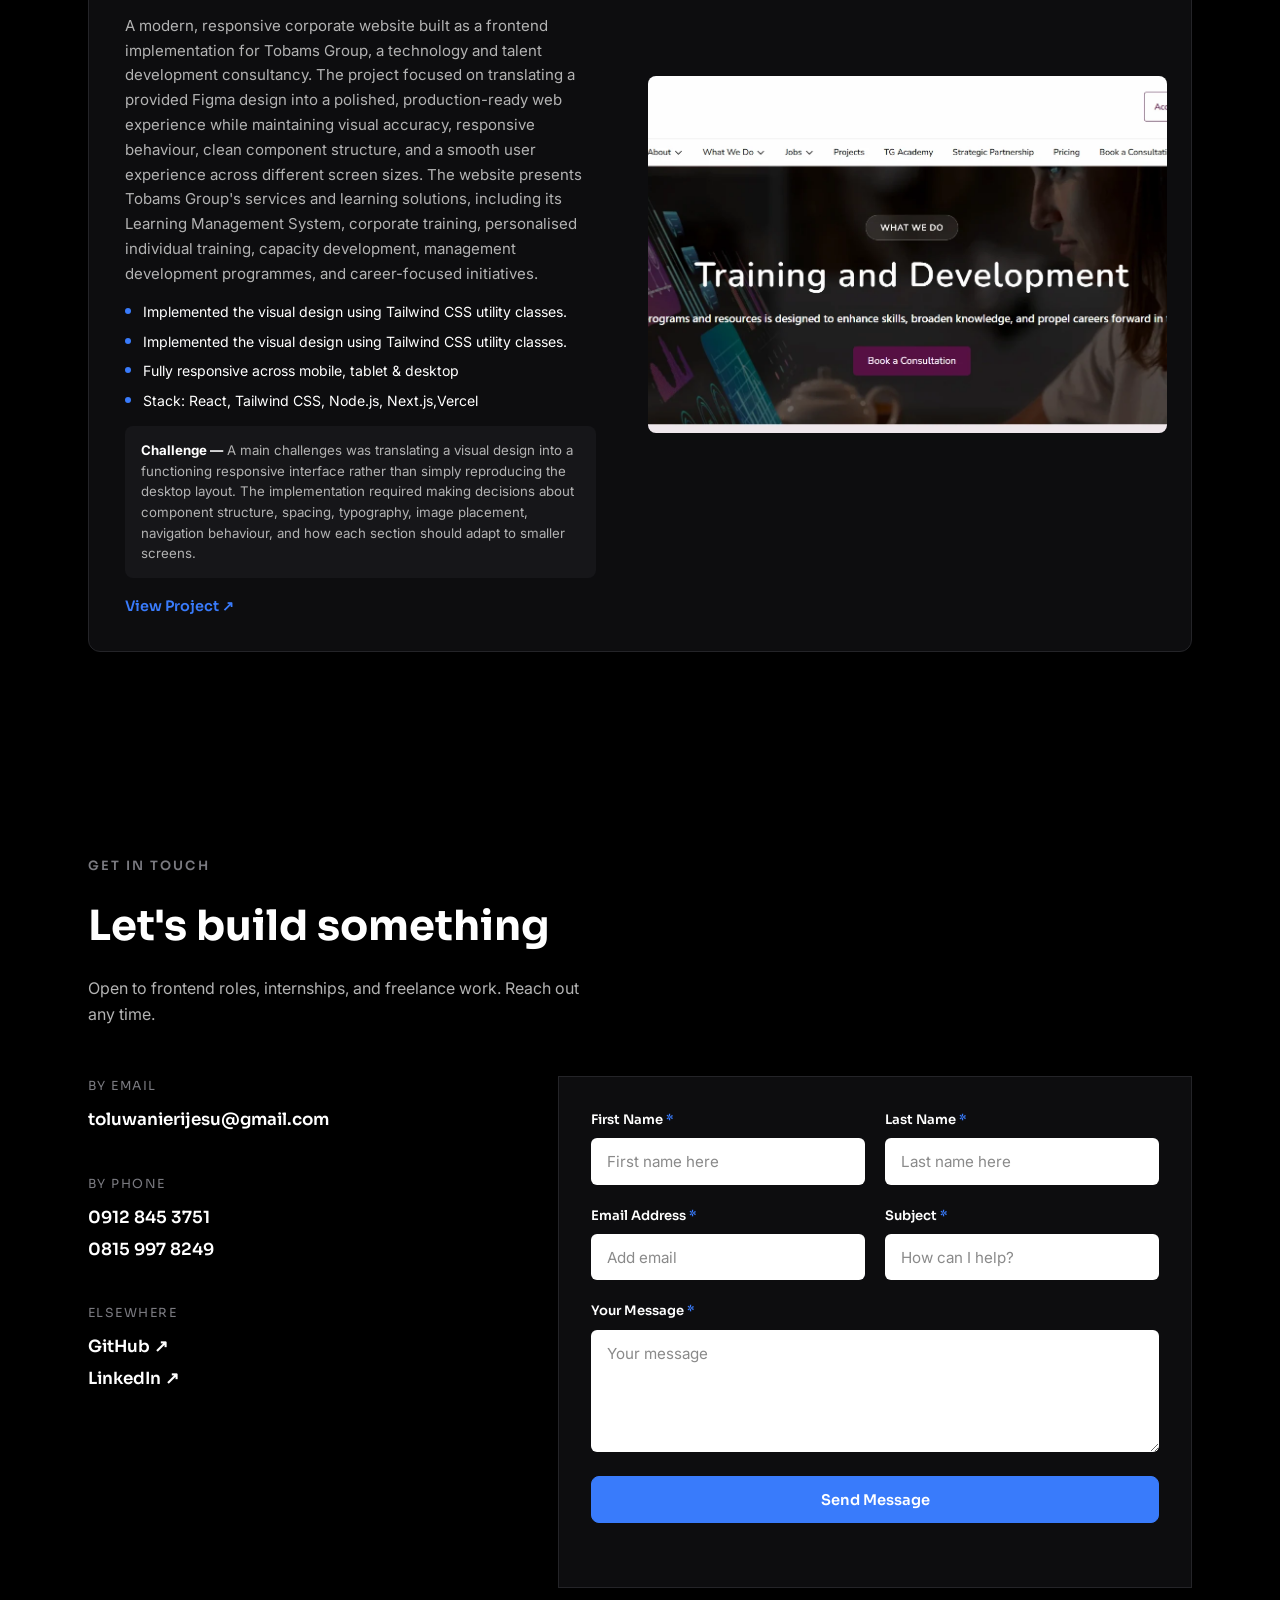
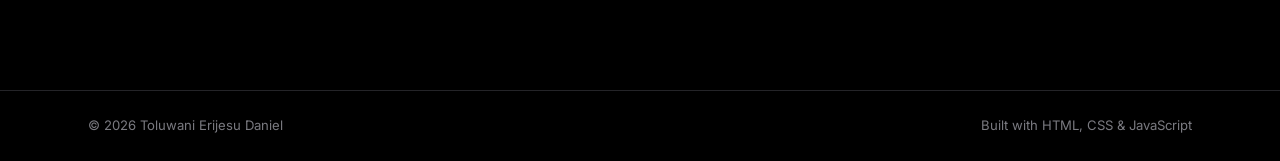
==== commit 67270568: "Updated projects on portfolio" ====
--- a/index.html
+++ b/index.html
@@ -279,6 +279,67 @@
                 >
               </div>
             </article>
+
+            <article class="project-card">
+              <a
+                class="project-card__stretched"
+                href="https://tobams-group-assesment.vercel.app/"
+                target="_blank"
+                rel="noopener"
+                aria-label="View Tobams Assessment project"
+              ></a>
+              <div class="project-card__media">
+                <img
+                  src="images/tobams-project.webp"
+                  alt="Tobams Assessment project screenshot"
+                  loading="lazy"
+                />
+              </div>
+              <div class="project-card__body">
+                <p class="project-card__index">(04)</p>
+                <p class="project-card__tag">Intern assessment project</p>
+                <h3 class="project-card__title">Tobams Assessment</h3>
+                <p class="project-card__desc">
+                  A modern, responsive corporate website built as a frontend
+                  implementation for Tobams Group, a technology and talent
+                  development consultancy. The project focused on translating a
+                  provided Figma design into a polished, production-ready web
+                  experience while maintaining visual accuracy, responsive
+                  behaviour, clean component structure, and a smooth user
+                  experience across different screen sizes. The website presents
+                  Tobams Group's services and learning solutions, including its
+                  Learning Management System, corporate training, personalised
+                  individual training, capacity development, management
+                  development programmes, and career-focused initiatives.
+                </p>
+                <ul class="project-card__list">
+                  <li>
+                    Implemented the visual design using Tailwind CSS utility
+                    classes.
+                  </li>
+                  <li>
+                    Implemented the visual design using Tailwind CSS utility
+                    classes.
+                  </li>
+                  <li>Fully responsive across mobile, tablet &amp; desktop</li>
+                  <li>Stack: React, Tailwind CSS, Node.js, Next.js,Vercel</li>
+                </ul>
+                <div class="project-card__problems">
+                  <p>
+                    <strong>Challenge —</strong> A main challenges was
+                    translating a visual design into a functioning responsive
+                    interface rather than simply reproducing the desktop layout.
+                    The implementation required making decisions about component
+                    structure, spacing, typography, image placement, navigation
+                    behaviour, and how each section should adapt to smaller
+                    screens.
+                  </p>
+                </div>
+                <span class="project-card__cta"
+                  >View Project <span aria-hidden="true">↗</span></span
+                >
+              </div>
+            </article>
           </div>
         </div>
       </section>
@@ -345,7 +406,7 @@
                 <input type="hidden" name="form-name" value="contact" />
                 <p class="hp-field">
                   <label
-                    >Don't fill this out if you're human:
+                    >Don't fill this out if you're not human:
                     <input name="bot-field"
                   /></label>
                 </p>
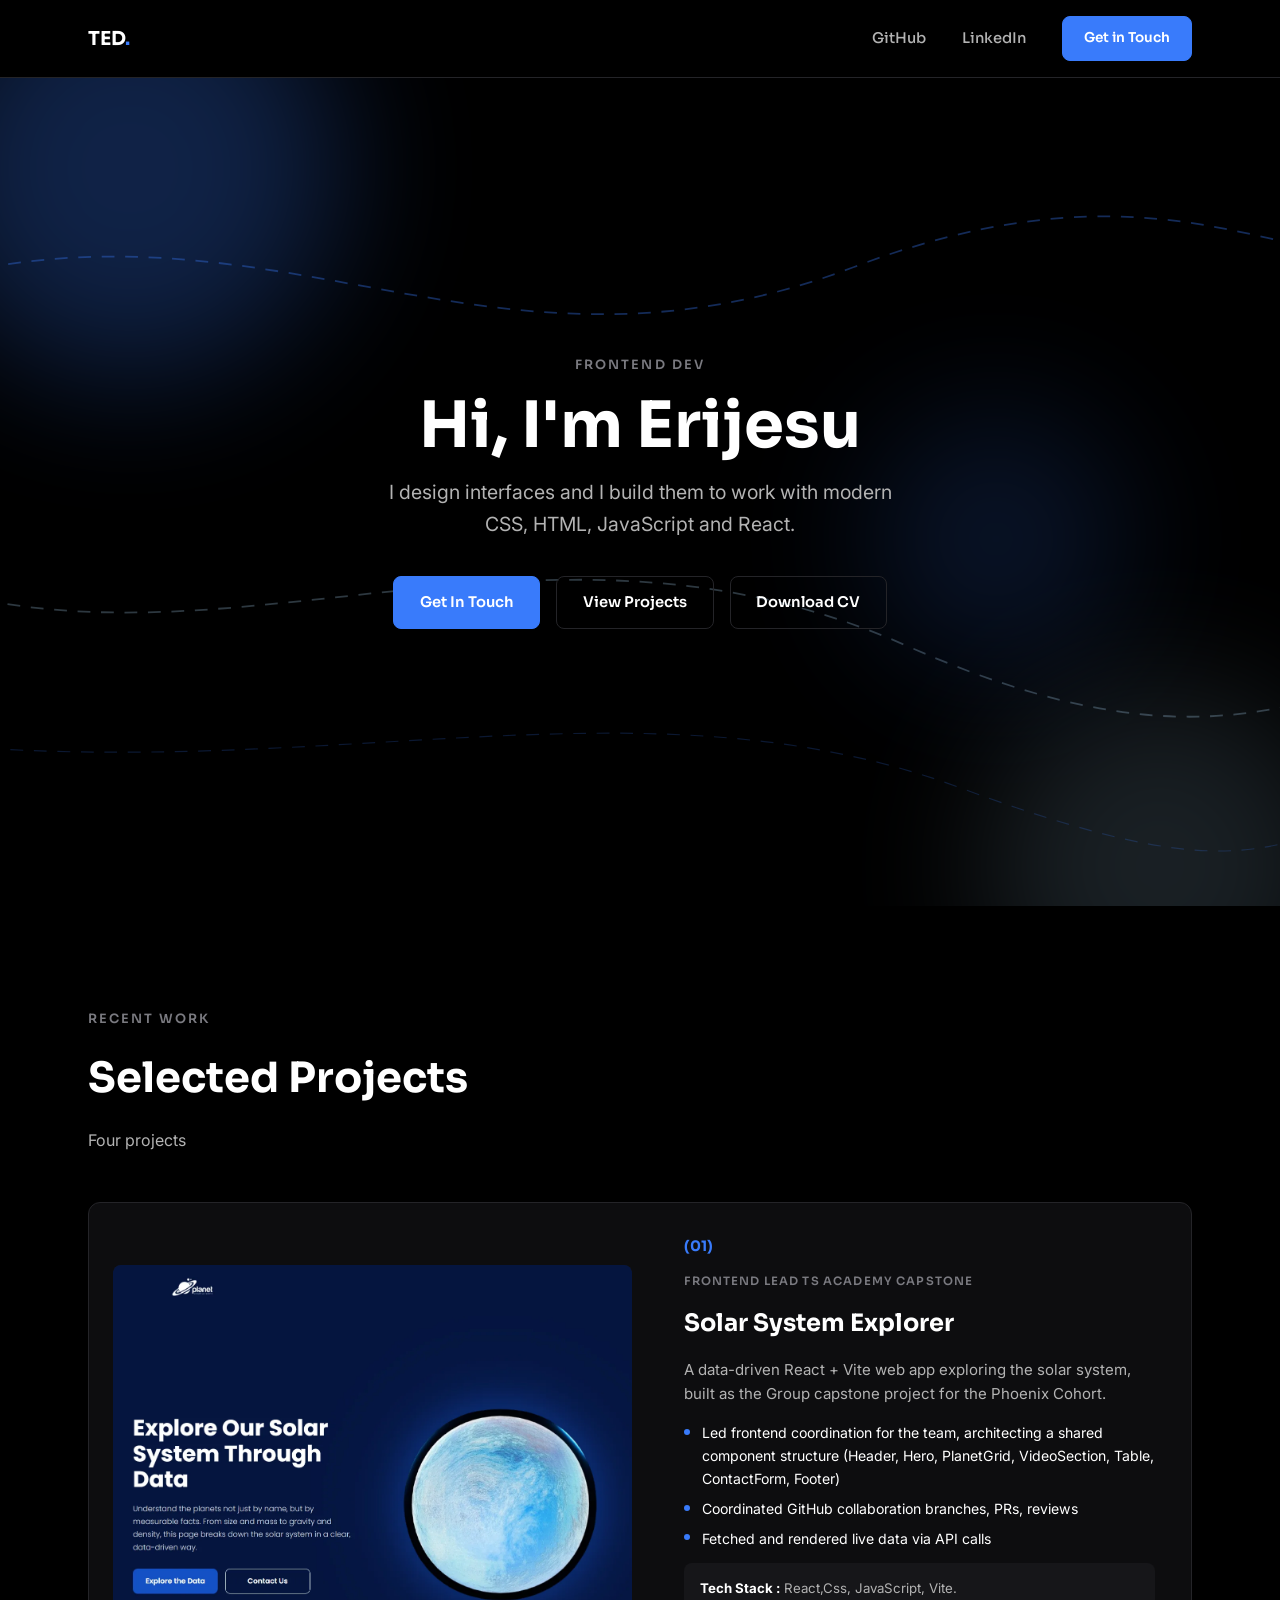
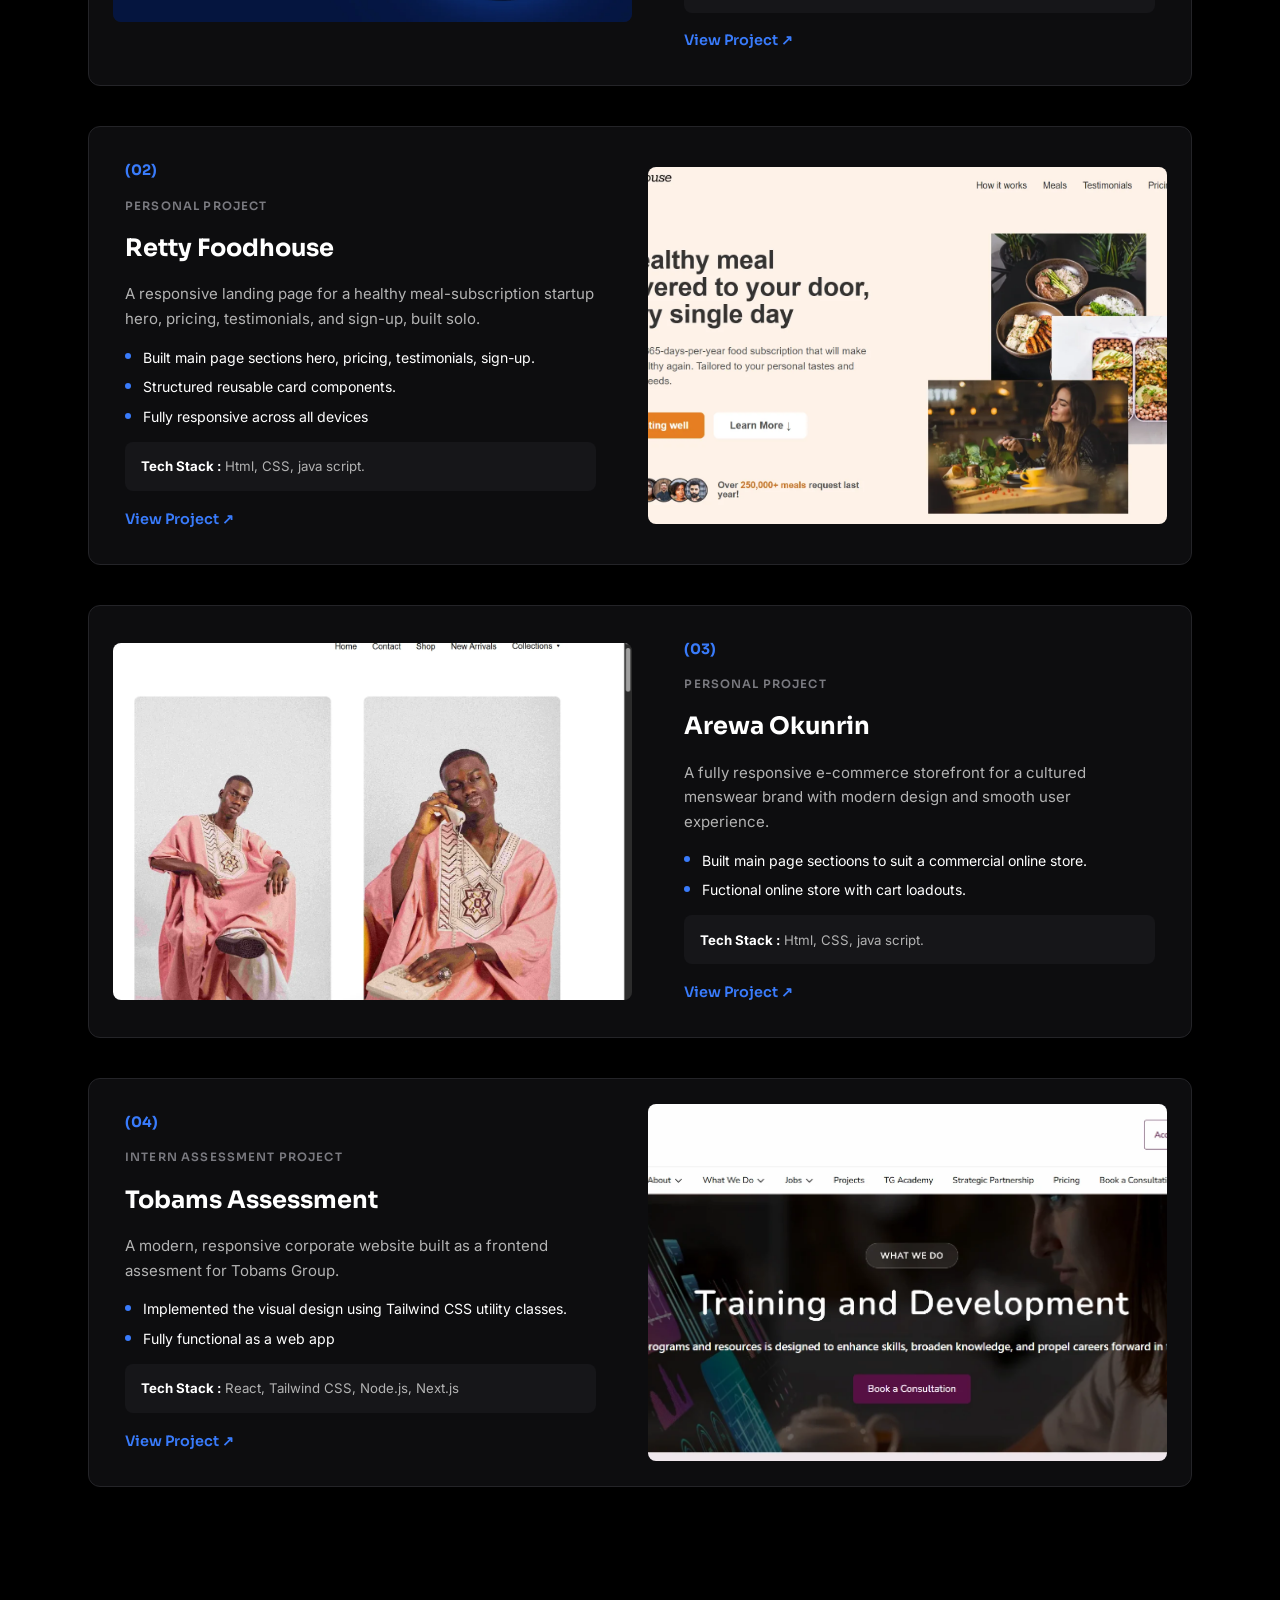
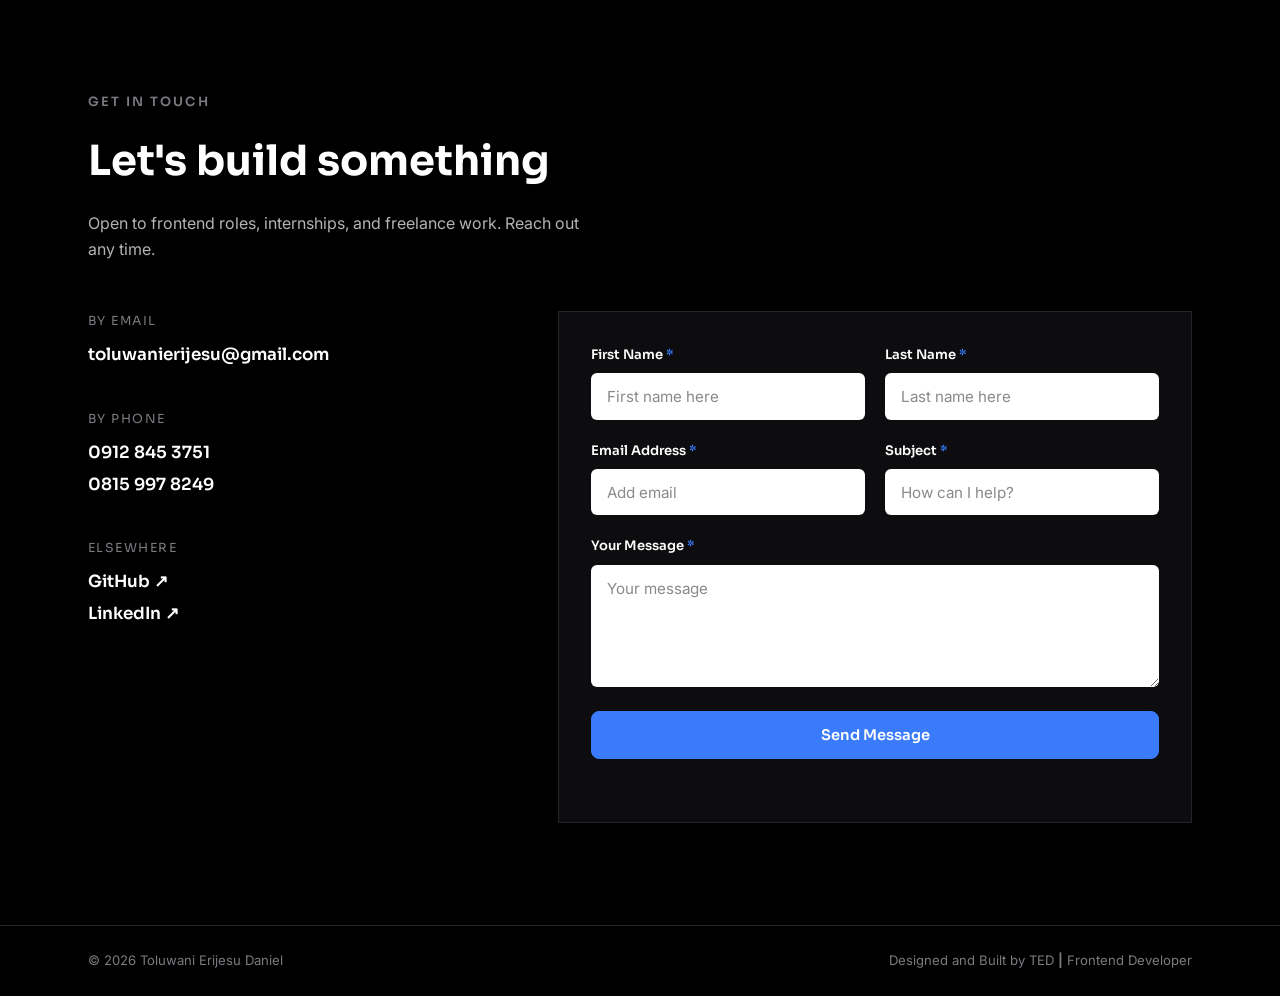
==== commit f4c6688d: "made changes to project" ====
--- a/index.html
+++ b/index.html
@@ -3,11 +3,12 @@
   <head>
     <meta charset="UTF-8" />
     <meta name="viewport" content="width=device-width, initial-scale=1.0" />
-    <title>Erijesu —Frontend Developer</title>
+    <title>Erijesu Frontend Developer</title>
     <meta
       name="description"
       content="Erijesu is a frontend developer specializing in modern CSS, HTML, JavaScript and React. View his projects and get in touch."
     />
+
     <meta property="og:title" content="Erijesu — Frontend Developer" />
     <meta
       property="og:description"
@@ -28,9 +29,7 @@
 
     <header class="nav">
       <div class="nav__inner">
-        <a href="#top" class="nav__brand"
-          >Erijesu<span class="nav__dot">.</span></a
-        >
+        <a href="#top" class="nav__brand">TED<span class="nav__dot">.</span></a>
         <button
           class="nav-toggle"
           aria-expanded="false"
@@ -49,7 +48,7 @@
             rel="noopener"
             >LinkedIn</a
           >
-          <a href="#contact">Contact me</a>
+
           <a href="#contact" class="btn btn--solid nav__cta">Get in Touch</a>
         </nav>
       </div>
@@ -95,7 +94,7 @@
         </div>
         <div class="wrap hero__content">
           <p class="eyebrow">Frontend Dev</p>
-          <h1 class="hero__name">Hello, I'm Erijesu</h1>
+          <h1 class="hero__name">Hi, I'm Erijesu</h1>
           <p class="hero__sub">
             I design interfaces and I build them to work with modern CSS, HTML,
             JavaScript and React.
@@ -113,10 +112,7 @@
           <div class="section-head">
             <p class="eyebrow">Recent Work</p>
             <h2>Selected Projects</h2>
-            <p class="section-head__sub">
-              Three projects, three different problems — a team capstone, a solo
-              landing page, and a client build.
-            </p>
+            <p class="section-head__sub">Four projects</p>
           </div>
 
           <div class="projects__grid">
@@ -138,12 +134,12 @@
               <div class="project-card__body">
                 <p class="project-card__index">(01)</p>
                 <p class="project-card__tag">
-                  Frontend Lead — TS Academy Capstone
+                  Frontend Lead TS Academy Capstone
                 </p>
                 <h3 class="project-card__title">Solar System Explorer</h3>
                 <p class="project-card__desc">
                   A data-driven React + Vite web app exploring the solar system,
-                  built as the Group 15 capstone for the Phoenix Cohort.
+                  built as the Group capstone project for the Phoenix Cohort.
                 </p>
                 <ul class="project-card__list">
                   <li>
@@ -152,23 +148,13 @@
                     VideoSection, Table, ContactForm, Footer)
                   </li>
                   <li>
-                    Coordinated GitHub collaboration — branches, PRs, reviews
+                    Coordinated GitHub collaboration branches, PRs, reviews
                   </li>
                   <li>Fetched and rendered live data via API calls</li>
-                  <li>Fully responsive across mobile, tablet &amp; desktop</li>
                 </ul>
                 <div class="project-card__problems">
                   <p>
-                    <strong>Challenge —</strong> Getting the team aligned on Git
-                    collaboration was the first hurdle. We settled on a
-                    feature-branch + pull-request flow that kept the main branch
-                    clean.
-                  </p>
-                  <p>
-                    <strong>Challenge —</strong> The build passed for every
-                    teammate but failed on Netlify — a case-sensitivity mismatch
-                    between Windows and Linux file systems. Traced it and fixed
-                    it with a Git cache reset.
+                    <strong>Tech Stack :</strong> React,Css, JavaScript, Vite.
                   </p>
                 </div>
                 <span class="project-card__cta"
@@ -198,32 +184,21 @@
                 <h3 class="project-card__title">Retty Foodhouse</h3>
                 <p class="project-card__desc">
                   A responsive landing page for a healthy meal-subscription
-                  startup — hero, pricing, testimonials, and sign-up, built
-                  solo.
+                  startup hero, pricing, testimonials, and sign-up, built solo.
                 </p>
                 <ul class="project-card__list">
                   <li>
-                    Built every section solo: hero, pricing, testimonials,
-                    sign-up
+                    Built main page sections hero, pricing, testimonials,
+                    sign-up.
                   </li>
-                  <li>
-                    Structured reusable card components for pricing &amp;
-                    testimonials
-                  </li>
-                  <li>Fully responsive across mobile, tablet &amp; desktop</li>
+                  <li>Structured reusable card components.</li>
+                  <li>Fully responsive across all devices</li>
                 </ul>
+
                 <div class="project-card__problems">
-                  <p>
-                    <strong>Challenge —</strong> Image-heavy sections were
-                    slowing load time on mobile. Compressed and resized images
-                    to bring it back down.
-                  </p>
-                  <p>
-                    <strong>Challenge —</strong> Pricing and testimonial grids
-                    kept breaking at odd screen widths. Rebuilt the layout with
-                    CSS Grid/Flexbox breakpoints instead of fixed widths.
-                  </p>
-                </div>
+                  <p><strong>Tech Stack :</strong> Html, CSS, java script.</p>
+                </div>
+
                 <span class="project-card__cta"
                   >View Project <span aria-hidden="true">↗</span></span
                 >
@@ -250,30 +225,20 @@
                 <p class="project-card__tag">Personal Project</p>
                 <h3 class="project-card__title">Arewa Okunrin</h3>
                 <p class="project-card__desc">
-                  A fully responsive e-commerce storefront for a menswear brand
-                  rooted in Yoruba heritage — built solo, front to back, with an
-                  editorial black-and-gold visual system.
+                  A fully responsive e-commerce storefront for a cultured
+                  menswear brand with modern design and smooth user experience.
                 </p>
                 <ul class="project-card__list">
                   <li>
-                    Product grids, a pricing section, and a functional hamburger
-                    nav
+                    Built main page sectioons to suit a commercial online store.
                   </li>
-                  <li>Cart that persists across page refreshes</li>
-                  <li>Fully responsive across mobile, tablet &amp; desktop</li>
+
+                  <li>Fuctional online store with cart loadouts.</li>
                 </ul>
                 <div class="project-card__problems">
-                  <p>
-                    <strong>Challenge —</strong> A cart built on page state
-                    alone reset on every refresh. Moved it to localStorage so it
-                    survives reloads and tab closes.
-                  </p>
-                  <p>
-                    <strong>Challenge —</strong> Product images were the biggest
-                    hit to load time. Optimized images and implemented lazy
-                    loading to improve performance.
-                  </p>
-                </div>
+                  <p><strong>Tech Stack :</strong> Html, CSS, java script.</p>
+                </div>
+
                 <span class="project-card__cta"
                   >View Project <span aria-hidden="true">↗</span></span
                 >
@@ -301,38 +266,19 @@
                 <h3 class="project-card__title">Tobams Assessment</h3>
                 <p class="project-card__desc">
                   A modern, responsive corporate website built as a frontend
-                  implementation for Tobams Group, a technology and talent
-                  development consultancy. The project focused on translating a
-                  provided Figma design into a polished, production-ready web
-                  experience while maintaining visual accuracy, responsive
-                  behaviour, clean component structure, and a smooth user
-                  experience across different screen sizes. The website presents
-                  Tobams Group's services and learning solutions, including its
-                  Learning Management System, corporate training, personalised
-                  individual training, capacity development, management
-                  development programmes, and career-focused initiatives.
+                  assesment for Tobams Group.
                 </p>
                 <ul class="project-card__list">
                   <li>
                     Implemented the visual design using Tailwind CSS utility
                     classes.
                   </li>
-                  <li>
-                    Implemented the visual design using Tailwind CSS utility
-                    classes.
-                  </li>
-                  <li>Fully responsive across mobile, tablet &amp; desktop</li>
-                  <li>Stack: React, Tailwind CSS, Node.js, Next.js,Vercel</li>
+                  <li>Fully functional as a web app</li>
                 </ul>
                 <div class="project-card__problems">
                   <p>
-                    <strong>Challenge —</strong> A main challenges was
-                    translating a visual design into a functioning responsive
-                    interface rather than simply reproducing the desktop layout.
-                    The implementation required making decisions about component
-                    structure, spacing, typography, image placement, navigation
-                    behaviour, and how each section should adapt to smaller
-                    screens.
+                    <strong>Tech Stack :</strong> React, Tailwind CSS, Node.js,
+                    Next.js
                   </p>
                 </div>
                 <span class="project-card__cta"
@@ -488,7 +434,7 @@
     <footer class="site-footer">
       <div class="wrap site-footer__inner">
         <p>© <span id="year"></span> Toluwani Erijesu Daniel</p>
-        <p>Built with HTML, CSS &amp; JavaScript</p>
+        <p>Designed and Built by TED <strong>|</strong> Frontend Developer</p>
       </div>
     </footer>
 
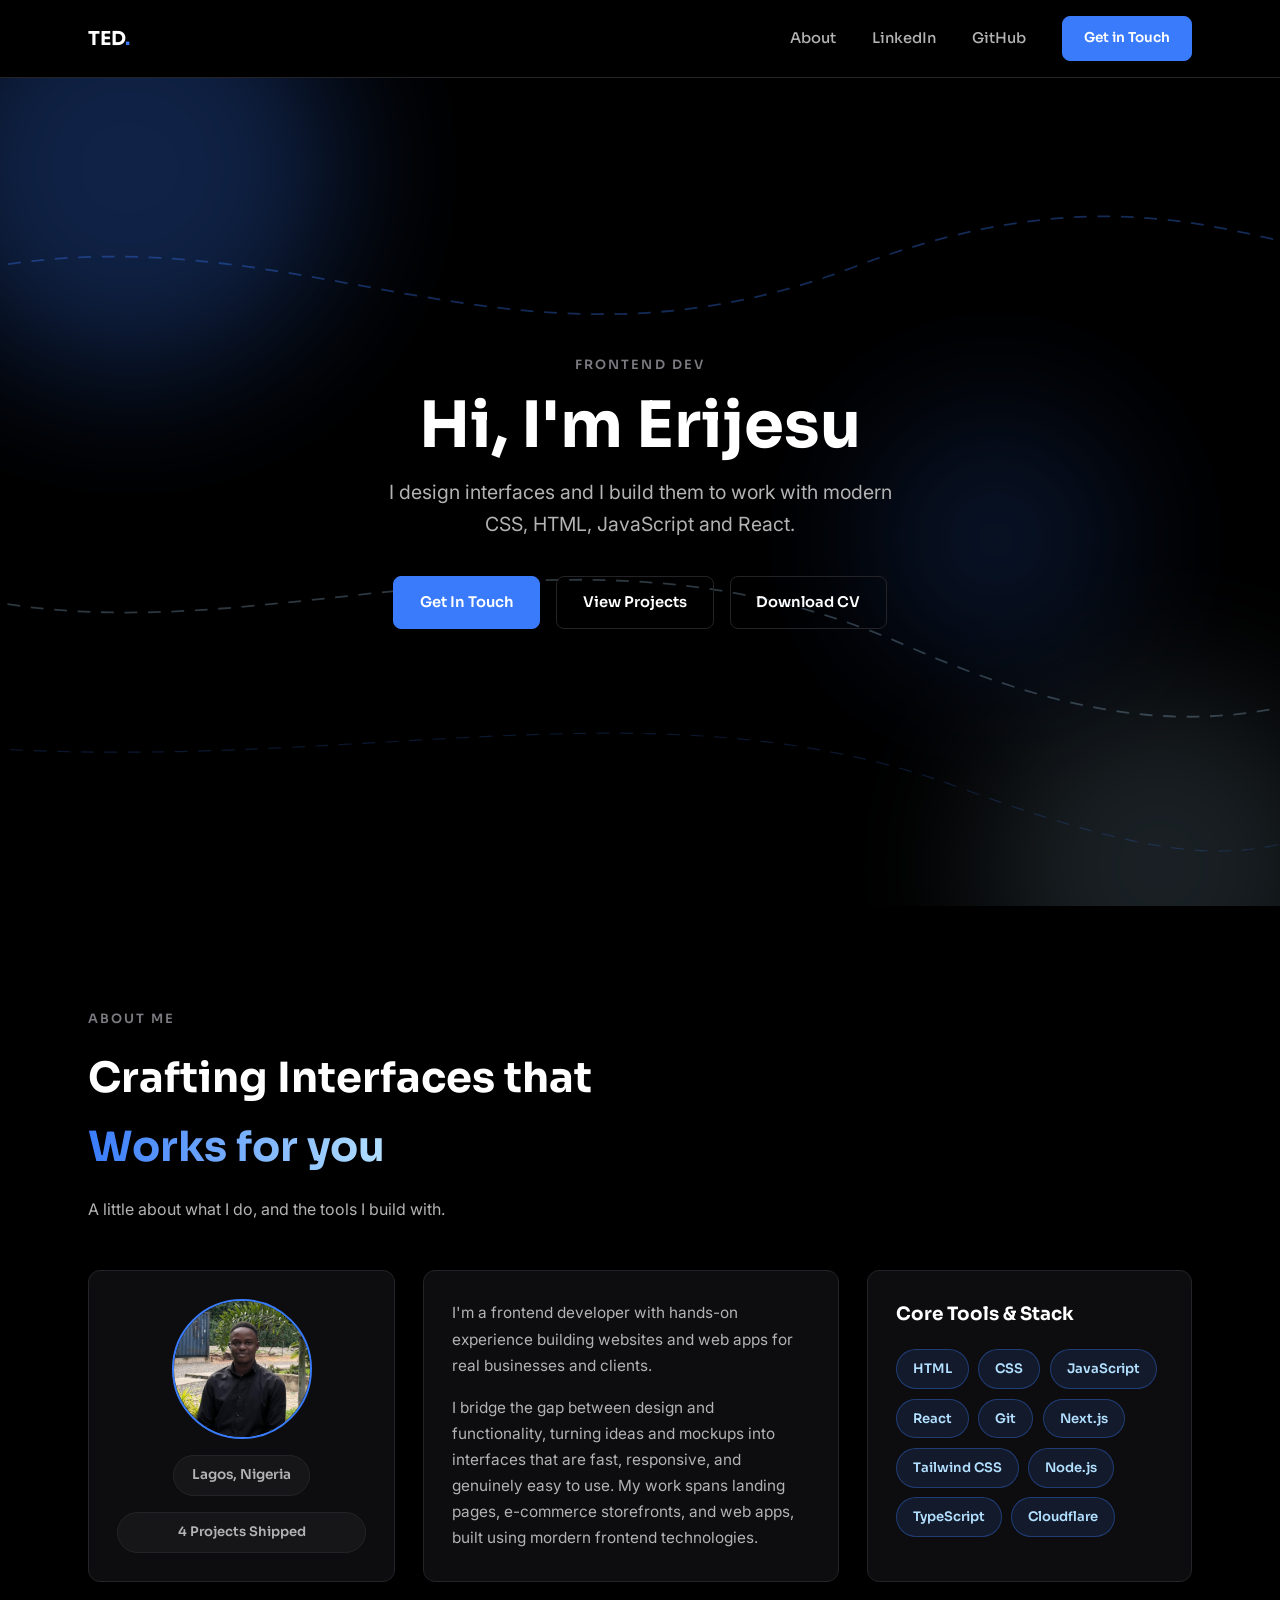
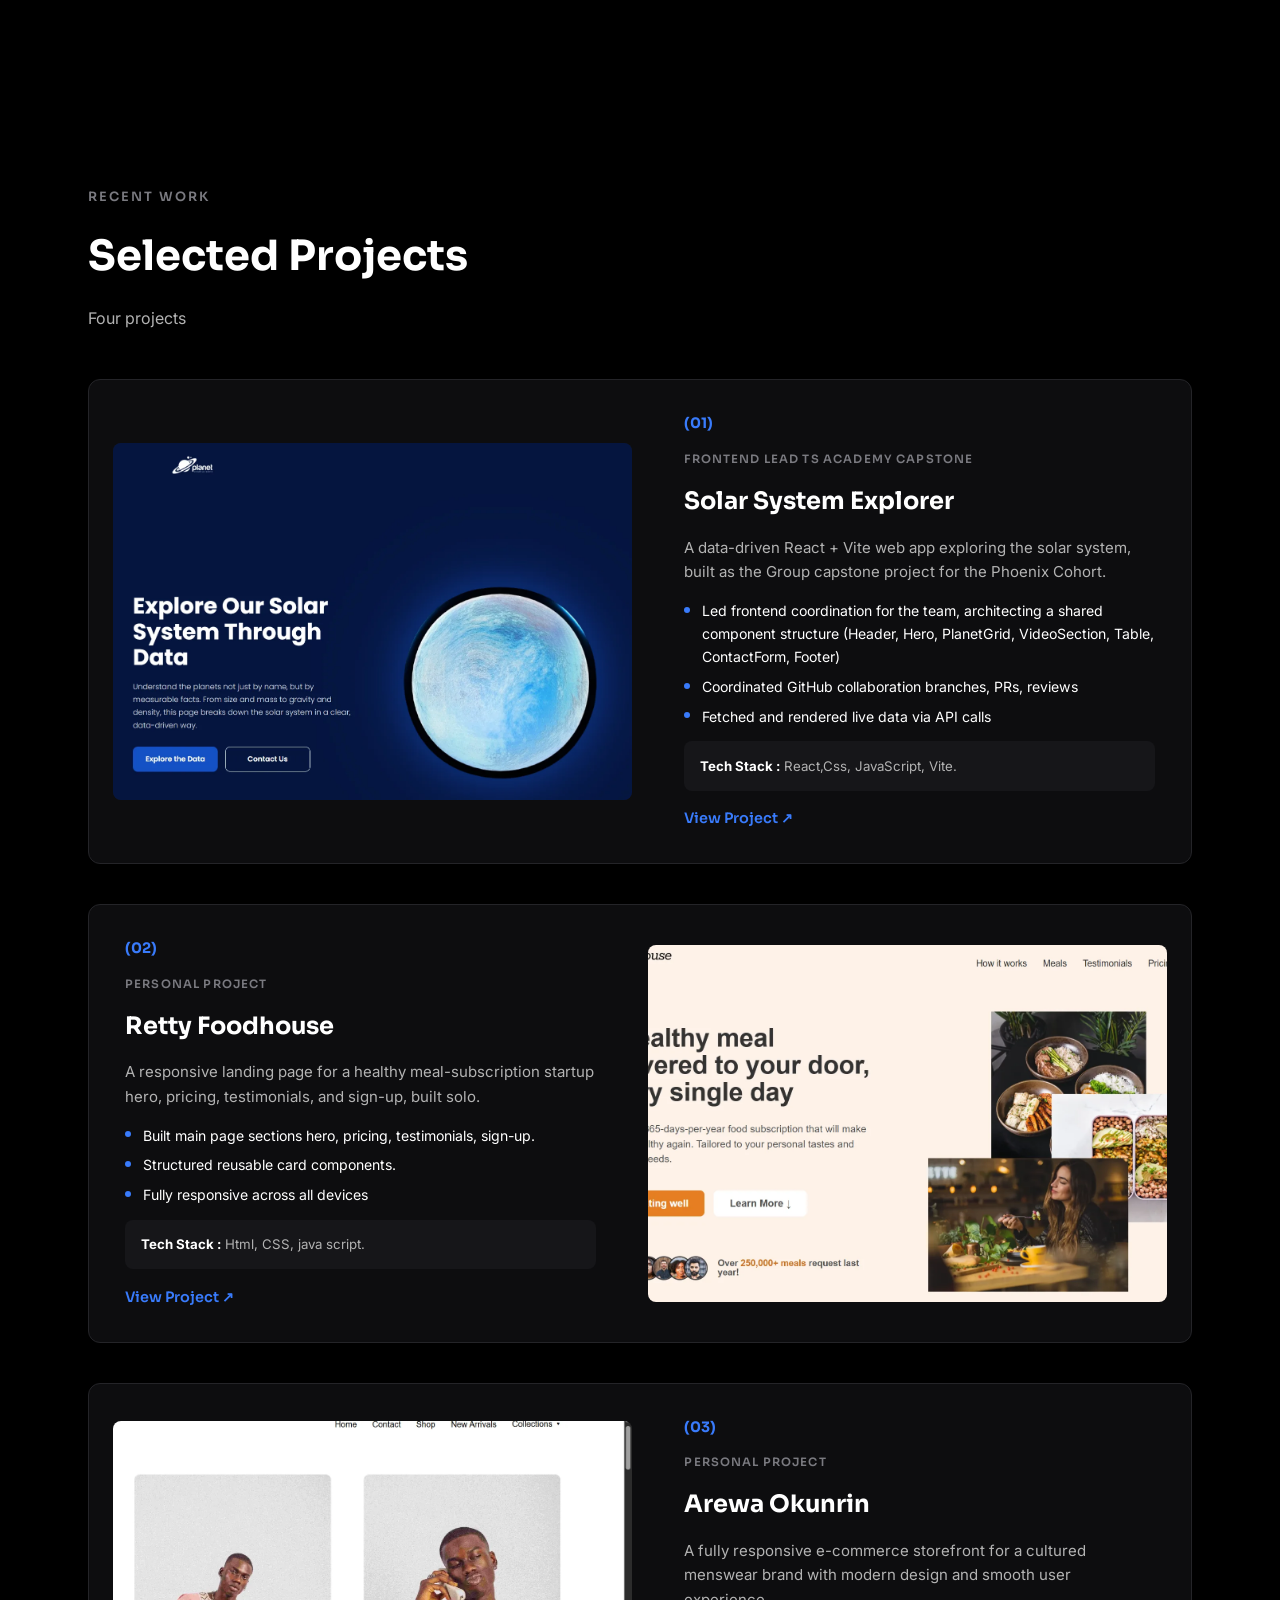
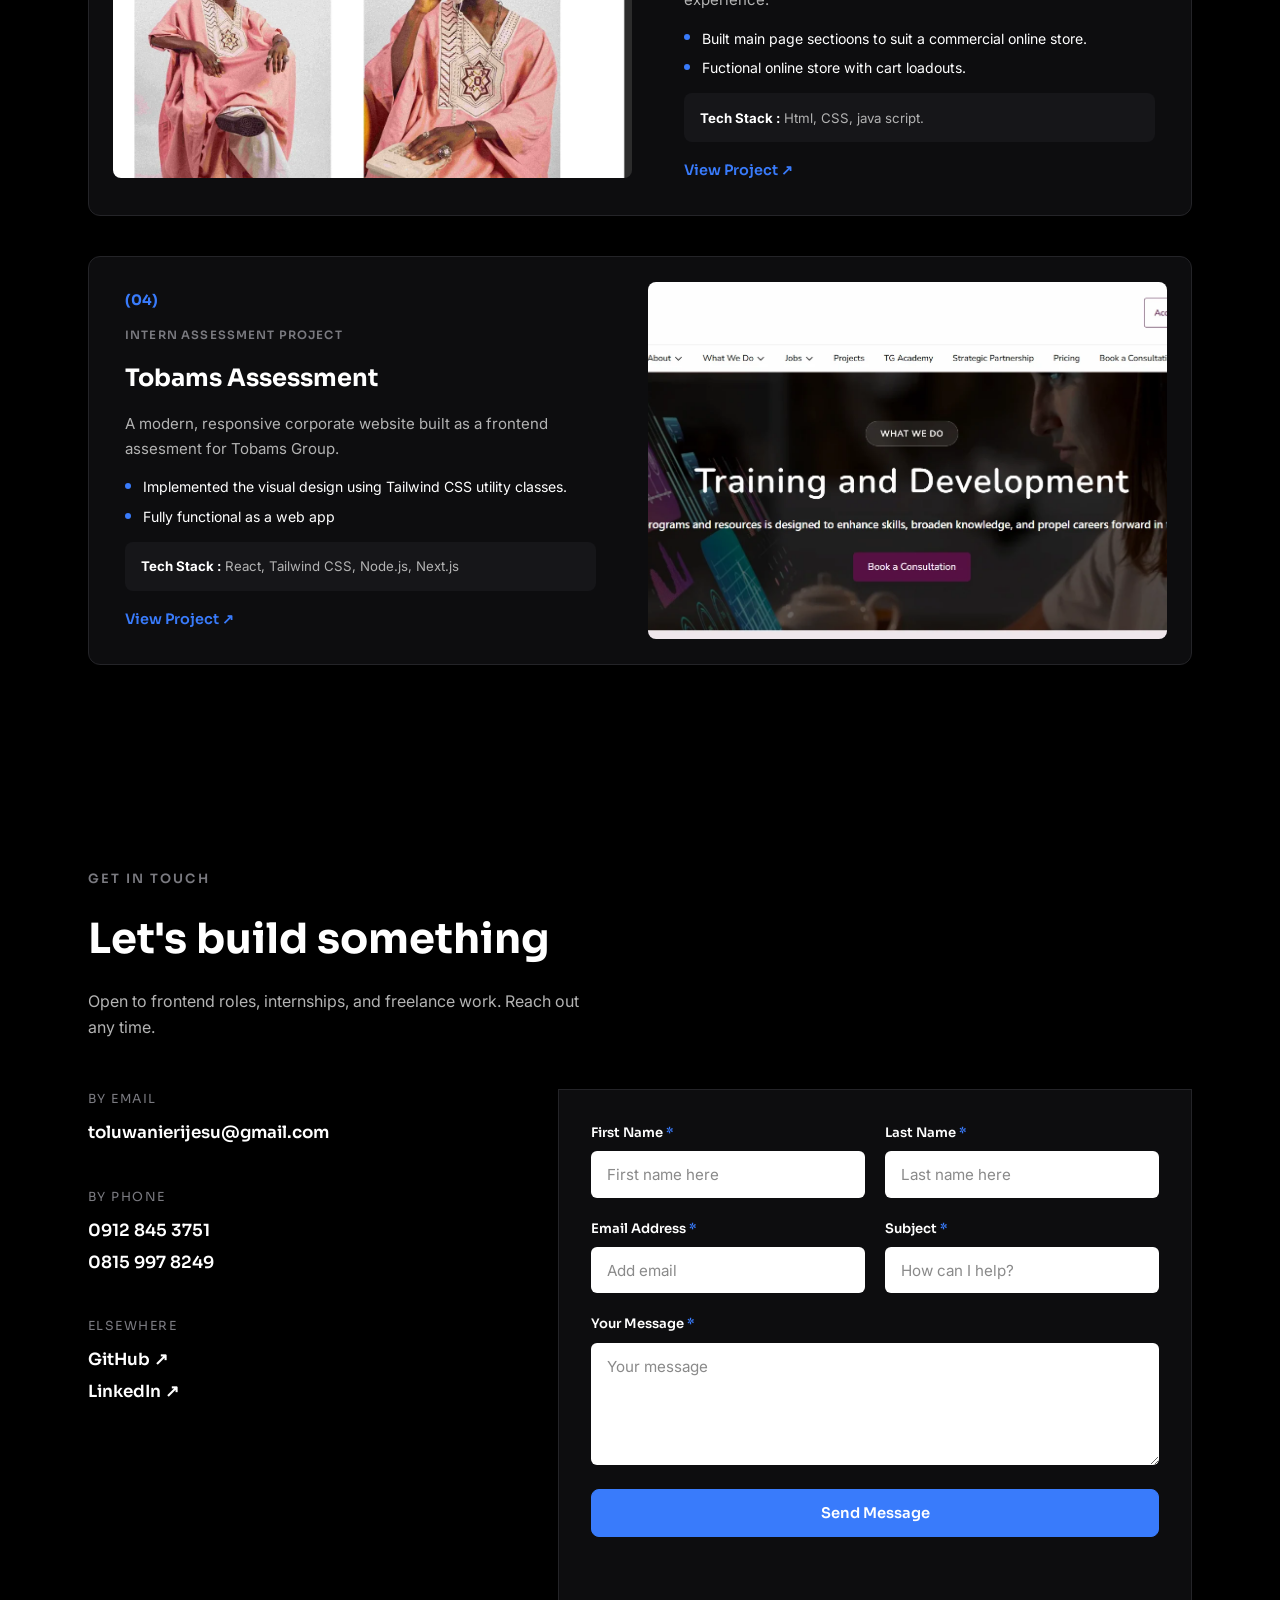
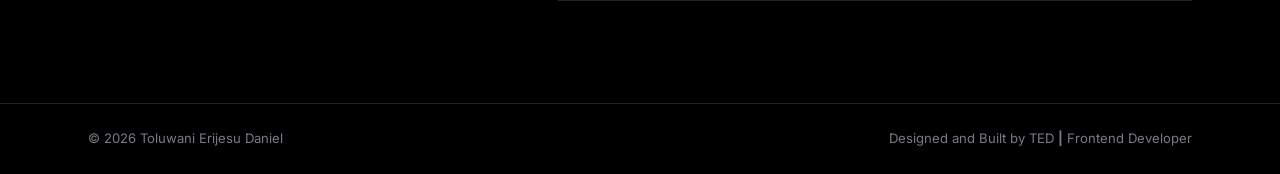
==== commit aa408fb0: "about section" ====
--- a/index.html
+++ b/index.html
@@ -9,7 +9,7 @@
       content="Erijesu is a frontend developer specializing in modern CSS, HTML, JavaScript and React. View his projects and get in touch."
     />
 
-    <meta property="og:title" content="Erijesu — Frontend Developer" />
+    <meta property="og:title" content="Erijesu  Frontend Developer" />
     <meta
       property="og:description"
       content="Frontend developer specializing in modern CSS, HTML, JavaScript and React."
@@ -39,14 +39,16 @@
           <span></span><span></span><span></span>
         </button>
         <nav id="nav-links" class="nav__links">
-          <a href="https://github.com/Erijesu0" target="_blank" rel="noopener"
-            >GitHub</a
-          >
+          <a href="#about">About</a>
           <a
             href="https://www.linkedin.com/in/toluwani-erijesu"
             target="_blank"
             rel="noopener"
             >LinkedIn</a
+          >
+
+          <a href="https://github.com/Erijesu0" target="_blank" rel="noopener"
+            >GitHub</a
           >
 
           <a href="#contact" class="btn btn--solid nav__cta">Get in Touch</a>
@@ -106,6 +108,69 @@
           </div>
         </div>
       </section>
+      <!-- About Section -->
+      <section class="section about" id="about">
+        <div class="wrap">
+          <div class="section-head">
+            <p class="eyebrow">About Me</p>
+            <h2>
+              Crafting Interfaces that
+              <span class="text-accent">Works for you</span>
+            </h2>
+            <p class="section-head__sub">
+              A little about what I do, and the tools I build with.
+            </p>
+          </div>
+
+          <div class="about__grid">
+            <div class="about__card about__profile">
+              <div class="about__photo">
+                <img
+                  src="images/profile 3.jpg"
+                  alt="Erijesu portrait"
+                  loading="lazy"
+                />
+              </div>
+              <p class="about__location">Lagos, Nigeria</p>
+              <ul class="about__stats">
+                <li>4 Projects Shipped</li>
+              </ul>
+            </div>
+
+            <div class="about__card about__bio">
+              <p>
+                I'm a frontend developer with hands-on experience building
+                websites and web apps for real businesses and clients.
+              </p>
+              <p>
+                I bridge the gap between design and functionality, turning ideas
+                and mockups into interfaces that are fast, responsive, and
+                genuinely easy to use. My work spans landing pages, e-commerce
+                storefronts, and web apps, built using mordern frontend
+                technologies.
+              </p>
+            </div>
+
+            <div class="about__card about__stack">
+              <h3>Core Tools &amp; Stack</h3>
+              <div class="about__tags">
+                <span class="tag">HTML</span>
+                <span class="tag">CSS</span>
+                <span class="tag">JavaScript</span>
+                <span class="tag">React</span>
+                <span class="tag">Git</span>
+
+                <span class="tag">Next.js</span>
+                <span class="tag">Tailwind CSS</span>
+                <span class="tag">Node.js</span>
+                <span class="tag">TypeScript</span>
+
+                <span class="tag">Cloudflare</span>
+              </div>
+            </div>
+          </div>
+        </div>
+      </section>
 
       <section class="section" id="projects">
         <div class="wrap">
--- a/css/style.css
+++ b/css/style.css
@@ -1,142 +1,731 @@
-:root{
-  --bg:#000000;
-  --surface:#0D0D0F;
-  --surface-2:#161619;
-  --border:#242428;
-  --accent:#397BFB;
-  --accent-pale:#B3E0FF;
-  --white:#FFFFFF;
-  --gray:#B3B3B3;
-  --gray-dim:#7A7A80;
-  --radius:8px;
-}
-*{box-sizing:border-box;}
-html{scroll-behavior:smooth;}
-body{margin:0;background:var(--bg);color:var(--white);font-family:'Inter',sans-serif;font-size:1rem;line-height:1.65;-webkit-font-smoothing:antialiased;}
-h1,h2,h3{font-family:'Sora',sans-serif;font-weight:700;margin:0;color:var(--white);}
-p{margin:0;}
-a{color:inherit;}
-ul{margin:0;padding:0;list-style:none;}
-img{max-width:100%;display:block;}
-
-.skip-link{position:absolute;left:-999px;top:0;background:var(--accent);color:#fff;padding:0.75rem 1.25rem;z-index:300;font-family:'Sora',sans-serif;font-size:0.85rem;text-decoration:none;border-radius:0 0 6px 0;}
-.skip-link:focus{left:0;top:0;}
-a:focus-visible,button:focus-visible,input:focus-visible,textarea:focus-visible{outline:2px solid var(--accent);outline-offset:2px;}
-
-.eyebrow{font-family:'Sora',sans-serif;font-size:0.8rem;letter-spacing:.16em;text-transform:uppercase;color:var(--gray-dim);font-weight:600;margin:0 0 0.9rem;}
-
-.wrap{max-width:1200px;margin:0 auto;padding-left:clamp(1.25rem,4vw,3rem);padding-right:clamp(1.25rem,4vw,3rem);}
+:root {
+  --bg: #000000;
+  --surface: #0d0d0f;
+  --surface-2: #161619;
+  --border: #242428;
+  --accent: #397bfb;
+  --accent-pale: #b3e0ff;
+  --white: #ffffff;
+  --gray: #b3b3b3;
+  --gray-dim: #7a7a80;
+  --radius: 8px;
+}
+* {
+  box-sizing: border-box;
+}
+html {
+  scroll-behavior: smooth;
+}
+body {
+  margin: 0;
+  background: var(--bg);
+  color: var(--white);
+  font-family: "Inter", sans-serif;
+  font-size: 1rem;
+  line-height: 1.65;
+  -webkit-font-smoothing: antialiased;
+}
+h1,
+h2,
+h3 {
+  font-family: "Sora", sans-serif;
+  font-weight: 700;
+  margin: 0;
+  color: var(--white);
+}
+p {
+  margin: 0;
+}
+a {
+  color: inherit;
+}
+ul {
+  margin: 0;
+  padding: 0;
+  list-style: none;
+}
+img {
+  max-width: 100%;
+  display: block;
+}
+
+.skip-link {
+  position: absolute;
+  left: -999px;
+  top: 0;
+  background: var(--accent);
+  color: #fff;
+  padding: 0.75rem 1.25rem;
+  z-index: 300;
+  font-family: "Sora", sans-serif;
+  font-size: 0.85rem;
+  text-decoration: none;
+  border-radius: 0 0 6px 0;
+}
+.skip-link:focus {
+  left: 0;
+  top: 0;
+}
+a:focus-visible,
+button:focus-visible,
+input:focus-visible,
+textarea:focus-visible {
+  outline: 2px solid var(--accent);
+  outline-offset: 2px;
+}
+
+.eyebrow {
+  font-family: "Sora", sans-serif;
+  font-size: 0.8rem;
+  letter-spacing: 0.16em;
+  text-transform: uppercase;
+  color: var(--gray-dim);
+  font-weight: 600;
+  margin: 0 0 0.9rem;
+}
+
+.wrap {
+  max-width: 1200px;
+  margin: 0 auto;
+  padding-left: clamp(1.25rem, 4vw, 3rem);
+  padding-right: clamp(1.25rem, 4vw, 3rem);
+}
 
 /* ---------- Buttons ---------- */
-.btn{display:inline-flex;align-items:center;gap:0.5rem;padding:0.85rem 1.6rem;border-radius:var(--radius);font-family:'Sora',sans-serif;font-weight:600;font-size:0.92rem;text-decoration:none;cursor:pointer;border:1.5px solid transparent;transition:transform .15s ease,background-color .15s ease,color .15s ease,border-color .15s ease;}
-.btn:hover{transform:translateY(-2px);}
-.btn--solid{background:var(--accent);border-color:var(--accent);color:#fff;}
-.btn--solid:hover{background:#5C90FF;border-color:#5C90FF;}
-.btn--ghost{background:transparent;border-color:var(--border);color:var(--white);}
-.btn--ghost:hover{border-color:var(--white);}
+.btn {
+  display: inline-flex;
+  align-items: center;
+  gap: 0.5rem;
+  padding: 0.85rem 1.6rem;
+  border-radius: var(--radius);
+  font-family: "Sora", sans-serif;
+  font-weight: 600;
+  font-size: 0.92rem;
+  text-decoration: none;
+  cursor: pointer;
+  border: 1.5px solid transparent;
+  transition:
+    transform 0.15s ease,
+    background-color 0.15s ease,
+    color 0.15s ease,
+    border-color 0.15s ease;
+}
+.btn:hover {
+  transform: translateY(-2px);
+}
+.btn--solid {
+  background: var(--accent);
+  border-color: var(--accent);
+  color: #fff;
+}
+.btn--solid:hover {
+  background: #5c90ff;
+  border-color: #5c90ff;
+}
+.btn--ghost {
+  background: transparent;
+  border-color: var(--border);
+  color: var(--white);
+}
+.btn--ghost:hover {
+  border-color: var(--white);
+}
 
 /* ---------- Nav ---------- */
-.nav{position:sticky;top:0;z-index:200;background:rgba(0,0,0,.85);backdrop-filter:blur(10px);border-bottom:1px solid var(--border);}
-.nav__inner{max-width:1200px;margin:0 auto;padding:1rem clamp(1.25rem,4vw,3rem);display:flex;align-items:center;justify-content:space-between;}
-.nav__brand{font-family:'Sora',sans-serif;font-weight:700;font-size:1.2rem;text-decoration:none;color:var(--white);}
-.nav__dot{color:var(--accent);}
-.nav__links{display:flex;align-items:center;gap:2.25rem;font-family:'Sora',sans-serif;font-weight:500;font-size:0.92rem;}
-.nav__links a:not(.btn){text-decoration:none;color:var(--gray);transition:color .15s ease;}
-.nav__links a:not(.btn):hover{color:var(--white);}
-.nav__cta{padding:0.65rem 1.3rem;font-size:0.85rem;}
-.nav-toggle{display:none;}
+.nav {
+  position: sticky;
+  top: 0;
+  z-index: 200;
+  background: rgba(0, 0, 0, 0.85);
+  backdrop-filter: blur(10px);
+  border-bottom: 1px solid var(--border);
+}
+.nav__inner {
+  max-width: 1200px;
+  margin: 0 auto;
+  padding: 1rem clamp(1.25rem, 4vw, 3rem);
+  display: flex;
+  align-items: center;
+  justify-content: space-between;
+}
+.nav__brand {
+  font-family: "Sora", sans-serif;
+  font-weight: 700;
+  font-size: 1.2rem;
+  text-decoration: none;
+  color: var(--white);
+}
+.nav__dot {
+  color: var(--accent);
+}
+.nav__links {
+  display: flex;
+  align-items: center;
+  gap: 2.25rem;
+  font-family: "Sora", sans-serif;
+  font-weight: 500;
+  font-size: 0.92rem;
+}
+.nav__links a:not(.btn) {
+  text-decoration: none;
+  color: var(--gray);
+  transition: color 0.15s ease;
+}
+.nav__links a:not(.btn):hover {
+  color: var(--white);
+}
+.nav__cta {
+  padding: 0.65rem 1.3rem;
+  font-size: 0.85rem;
+}
+.nav-toggle {
+  display: none;
+}
 
 /* ---------- Hero ---------- */
-.hero{position:relative;min-height:92vh;display:flex;align-items:center;justify-content:center;overflow:hidden;text-align:center;}
-.hero__pattern{position:absolute;inset:0;z-index:0;overflow:hidden;}
-.blob{position:absolute;border-radius:50%;filter:blur(70px);opacity:.28;}
-.blob--a{width:420px;height:420px;background:var(--accent);top:-120px;left:-80px;animation:drift1 22s ease-in-out infinite alternate;}
-.blob--b{width:360px;height:360px;background:var(--accent-pale);bottom:-140px;right:-60px;opacity:.14;animation:drift2 26s ease-in-out infinite alternate;}
-.blob--c{width:260px;height:260px;background:var(--accent);top:40%;right:12%;opacity:.16;animation:drift3 19s ease-in-out infinite alternate;}
-.hero__lines{position:absolute;inset:0;width:100%;height:100%;}
-.flow-line{stroke-dasharray:12 10;animation:dash 40s linear infinite;}
-.flow-line--2{animation-duration:55s;animation-direction:reverse;}
-.flow-line--3{animation-duration:70s;}
-
-@keyframes drift1{0%{transform:translate(0,0) scale(1);}100%{transform:translate(60px,40px) scale(1.08);}}
-@keyframes drift2{0%{transform:translate(0,0) scale(1);}100%{transform:translate(-50px,-30px) scale(1.1);}}
-@keyframes drift3{0%{transform:translate(0,0);}100%{transform:translate(-40px,30px);}}
-@keyframes dash{to{stroke-dashoffset:-1000;}}
-
-@media (prefers-reduced-motion:reduce){
-  html{scroll-behavior:auto;}
-  .blob,.flow-line{animation:none;}
-}
-
-.hero__content{position:relative;z-index:2;max-width:760px;}
-.hero__name{font-size:clamp(2.4rem,6vw,4rem);line-height:1.08;margin-bottom:1.1rem;}
-.hero__sub{font-size:clamp(1.02rem,1.7vw,1.22rem);color:var(--gray);max-width:44ch;margin:0 auto 2.25rem;line-height:1.6;}
-.hero__actions{display:flex;gap:1rem;flex-wrap:wrap;justify-content:center;}
+.hero {
+  position: relative;
+  min-height: 92vh;
+  display: flex;
+  align-items: center;
+  justify-content: center;
+  overflow: hidden;
+  text-align: center;
+}
+.hero__pattern {
+  position: absolute;
+  inset: 0;
+  z-index: 0;
+  overflow: hidden;
+}
+.blob {
+  position: absolute;
+  border-radius: 50%;
+  filter: blur(70px);
+  opacity: 0.28;
+}
+.blob--a {
+  width: 420px;
+  height: 420px;
+  background: var(--accent);
+  top: -120px;
+  left: -80px;
+  animation: drift1 22s ease-in-out infinite alternate;
+}
+.blob--b {
+  width: 360px;
+  height: 360px;
+  background: var(--accent-pale);
+  bottom: -140px;
+  right: -60px;
+  opacity: 0.14;
+  animation: drift2 26s ease-in-out infinite alternate;
+}
+.blob--c {
+  width: 260px;
+  height: 260px;
+  background: var(--accent);
+  top: 40%;
+  right: 12%;
+  opacity: 0.16;
+  animation: drift3 19s ease-in-out infinite alternate;
+}
+.hero__lines {
+  position: absolute;
+  inset: 0;
+  width: 100%;
+  height: 100%;
+}
+.flow-line {
+  stroke-dasharray: 12 10;
+  animation: dash 40s linear infinite;
+}
+.flow-line--2 {
+  animation-duration: 55s;
+  animation-direction: reverse;
+}
+.flow-line--3 {
+  animation-duration: 70s;
+}
+
+@keyframes drift1 {
+  0% {
+    transform: translate(0, 0) scale(1);
+  }
+  100% {
+    transform: translate(60px, 40px) scale(1.08);
+  }
+}
+@keyframes drift2 {
+  0% {
+    transform: translate(0, 0) scale(1);
+  }
+  100% {
+    transform: translate(-50px, -30px) scale(1.1);
+  }
+}
+@keyframes drift3 {
+  0% {
+    transform: translate(0, 0);
+  }
+  100% {
+    transform: translate(-40px, 30px);
+  }
+}
+@keyframes dash {
+  to {
+    stroke-dashoffset: -1000;
+  }
+}
+
+@media (prefers-reduced-motion: reduce) {
+  html {
+    scroll-behavior: auto;
+  }
+  .blob,
+  .flow-line {
+    animation: none;
+  }
+}
+
+.hero__content {
+  position: relative;
+  z-index: 2;
+  max-width: 760px;
+}
+.hero__name {
+  font-size: clamp(2.4rem, 6vw, 4rem);
+  line-height: 1.08;
+  margin-bottom: 1.1rem;
+}
+.hero__sub {
+  font-size: clamp(1.02rem, 1.7vw, 1.22rem);
+  color: var(--gray);
+  max-width: 44ch;
+  margin: 0 auto 2.25rem;
+  line-height: 1.6;
+}
+.hero__actions {
+  display: flex;
+  gap: 1rem;
+  flex-wrap: wrap;
+  justify-content: center;
+}
 
 /* ---------- Sections ---------- */
-.section{padding:clamp(4rem,8vw,6.5rem) 0;}
-.section-head{max-width:640px;margin-bottom:3rem;}
-.section-head h2{font-size:clamp(1.9rem,3.4vw,2.6rem);margin-bottom:0.9rem;}
-.section-head__sub{color:var(--gray);font-size:1rem;max-width:52ch;}
+.section {
+  padding: clamp(4rem, 8vw, 6.5rem) 0;
+}
+.section-head {
+  max-width: 640px;
+  margin-bottom: 3rem;
+}
+.section-head h2 {
+  font-size: clamp(1.9rem, 3.4vw, 2.6rem);
+  margin-bottom: 0.9rem;
+}
+.section-head__sub {
+  color: var(--gray);
+  font-size: 1rem;
+  max-width: 52ch;
+}
 
 /* ---------- Projects ---------- */
-.projects__grid{display:grid;grid-template-columns:1fr;gap:2.5rem;}
-.project-card{position:relative;display:grid;grid-template-columns:1.05fr 1fr;gap:2.5rem;align-items:center;background:var(--surface);border:1px solid var(--border);border-radius:calc(var(--radius) + 4px);padding:1.5rem;transition:border-color .2s ease,transform .2s ease;}
-.project-card:hover{border-color:var(--accent);transform:translateY(-3px);}
-.project-card:nth-child(even){grid-template-columns:1fr 1.05fr;}
-.project-card:nth-child(even) .project-card__media{order:2;}
-.project-card__stretched{position:absolute;inset:0;z-index:5;border-radius:inherit;}
-
-.project-card__media{border-radius:var(--radius);overflow:hidden;background:var(--surface-2);aspect-ratio:16/11;}
-.project-card__media img{width:100%;height:100%;object-fit:cover;object-position:top center;}
-
-.project-card__body{display:flex;flex-direction:column;gap:0.85rem;padding:0.5rem 0.75rem;}
-.project-card__index{font-family:'Sora',sans-serif;color:var(--accent);font-weight:700;font-size:0.9rem;}
-.project-card__tag{font-family:'Sora',sans-serif;font-size:0.72rem;text-transform:uppercase;letter-spacing:.1em;color:var(--gray-dim);font-weight:600;}
-.project-card__title{font-size:1.5rem;}
-.project-card__desc{color:var(--gray);font-size:0.94rem;}
-.project-card__list{display:flex;flex-direction:column;gap:0.4rem;font-size:0.88rem;color:var(--white);}
-.project-card__list li{padding-left:1.1rem;position:relative;}
-.project-card__list li::before{content:'';position:absolute;left:0;top:0.55em;width:6px;height:6px;border-radius:50%;background:var(--accent);}
-.project-card__problems{background:var(--surface-2);border-radius:var(--radius);padding:0.9rem 1rem;font-size:0.83rem;color:var(--gray);display:flex;flex-direction:column;gap:0.55rem;line-height:1.55;}
-.project-card__problems strong{color:var(--white);}
-.project-card__cta{align-self:flex-start;margin-top:0.2rem;font-family:'Sora',sans-serif;font-weight:600;font-size:0.9rem;color:var(--accent);pointer-events:none;}
+.projects__grid {
+  display: grid;
+  grid-template-columns: 1fr;
+  gap: 2.5rem;
+}
+.project-card {
+  position: relative;
+  display: grid;
+  grid-template-columns: 1.05fr 1fr;
+  gap: 2.5rem;
+  align-items: center;
+  background: var(--surface);
+  border: 1px solid var(--border);
+  border-radius: calc(var(--radius) + 4px);
+  padding: 1.5rem;
+  transition:
+    border-color 0.2s ease,
+    transform 0.2s ease;
+}
+.project-card:hover {
+  border-color: var(--accent);
+  transform: translateY(-3px);
+}
+.project-card:nth-child(even) {
+  grid-template-columns: 1fr 1.05fr;
+}
+.project-card:nth-child(even) .project-card__media {
+  order: 2;
+}
+.project-card__stretched {
+  position: absolute;
+  inset: 0;
+  z-index: 5;
+  border-radius: inherit;
+}
+
+.project-card__media {
+  border-radius: var(--radius);
+  overflow: hidden;
+  background: var(--surface-2);
+  aspect-ratio: 16/11;
+}
+.project-card__media img {
+  width: 100%;
+  height: 100%;
+  object-fit: cover;
+  object-position: top center;
+}
+
+.project-card__body {
+  display: flex;
+  flex-direction: column;
+  gap: 0.85rem;
+  padding: 0.5rem 0.75rem;
+}
+.project-card__index {
+  font-family: "Sora", sans-serif;
+  color: var(--accent);
+  font-weight: 700;
+  font-size: 0.9rem;
+}
+.project-card__tag {
+  font-family: "Sora", sans-serif;
+  font-size: 0.72rem;
+  text-transform: uppercase;
+  letter-spacing: 0.1em;
+  color: var(--gray-dim);
+  font-weight: 600;
+}
+.project-card__title {
+  font-size: 1.5rem;
+}
+.project-card__desc {
+  color: var(--gray);
+  font-size: 0.94rem;
+}
+.project-card__list {
+  display: flex;
+  flex-direction: column;
+  gap: 0.4rem;
+  font-size: 0.88rem;
+  color: var(--white);
+}
+.project-card__list li {
+  padding-left: 1.1rem;
+  position: relative;
+}
+.project-card__list li::before {
+  content: "";
+  position: absolute;
+  left: 0;
+  top: 0.55em;
+  width: 6px;
+  height: 6px;
+  border-radius: 50%;
+  background: var(--accent);
+}
+.project-card__problems {
+  background: var(--surface-2);
+  border-radius: var(--radius);
+  padding: 0.9rem 1rem;
+  font-size: 0.83rem;
+  color: var(--gray);
+  display: flex;
+  flex-direction: column;
+  gap: 0.55rem;
+  line-height: 1.55;
+}
+.project-card__problems strong {
+  color: var(--white);
+}
+.project-card__cta {
+  align-self: flex-start;
+  margin-top: 0.2rem;
+  font-family: "Sora", sans-serif;
+  font-weight: 600;
+  font-size: 0.9rem;
+  color: var(--accent);
+  pointer-events: none;
+}
+
+/* ---------- About ---------- */
+.text-accent {
+  background: linear-gradient(90deg, var(--accent), var(--accent-pale));
+  -webkit-background-clip: text;
+  background-clip: text;
+  color: transparent;
+}
+
+.about__grid {
+  display: grid;
+  grid-template-columns: 0.85fr 1.15fr 0.9fr;
+  gap: 1.75rem;
+  align-items: stretch;
+}
+
+.about__card {
+  background: var(--surface);
+  border: 1px solid var(--border);
+  border-radius: calc(var(--radius) + 4px);
+  padding: 1.75rem;
+  display: flex;
+  flex-direction: column;
+  gap: 1rem;
+}
+
+.about__profile {
+  align-items: center;
+  text-align: center;
+}
+.about__photo {
+  width: 140px;
+  height: 140px;
+  border-radius: 50%;
+  overflow: hidden;
+  border: 2px solid var(--accent);
+  background: var(--surface-2);
+}
+.about__photo img {
+  width: 100%;
+  height: 100%;
+  object-fit: cover;
+}
+.about__location {
+  display: inline-flex;
+  align-items: center;
+  justify-content: center;
+  gap: 0.4rem;
+  font-family: "Sora", sans-serif;
+  font-size: 0.85rem;
+  font-weight: 600;
+  color: var(--gray);
+  background: var(--surface-2);
+  padding: 0.5rem 1.1rem;
+  border-radius: 999px;
+  border: 1px solid var(--border);
+}
+.about__stats {
+  display: flex;
+  flex-direction: column;
+  gap: 0.6rem;
+  width: 100%;
+}
+.about__stats li {
+  background: var(--surface-2);
+  border: 1px solid var(--border);
+  border-radius: 999px;
+  padding: 0.55rem 1rem;
+  font-family: "Sora", sans-serif;
+  font-size: 0.82rem;
+  font-weight: 600;
+  color: var(--gray);
+  text-align: center;
+}
+
+.about__bio {
+  justify-content: center;
+}
+.about__bio p {
+  color: var(--gray);
+  font-size: 0.96rem;
+  line-height: 1.7;
+}
+.about__bio strong {
+  color: var(--white);
+}
+
+.about__stack h3 {
+  font-size: 1.15rem;
+  margin-bottom: 0.25rem;
+}
+.about__tags {
+  display: flex;
+  flex-wrap: wrap;
+  gap: 0.6rem;
+}
+.tag {
+  font-family: "Sora", sans-serif;
+  font-size: 0.82rem;
+  font-weight: 600;
+  color: var(--accent-pale);
+  background: rgba(57, 123, 251, 0.12);
+  border: 1px solid rgba(57, 123, 251, 0.35);
+  padding: 0.5rem 1rem;
+  border-radius: 999px;
+}
 
 /* ---------- Contact ---------- */
-.contact__grid{display:grid;grid-template-columns:0.8fr 1.2fr;gap:3rem;}
-.contact__info{display:flex;flex-direction:column;gap:2.25rem;}
-.contact__label{font-family:'Sora',sans-serif;font-size:0.78rem;text-transform:uppercase;letter-spacing:.12em;color:var(--gray-dim);margin-bottom:0.6rem;}
-.contact__value{display:block;font-family:'Sora',sans-serif;font-size:1.05rem;font-weight:600;color:var(--white);text-decoration:none;margin-bottom:0.25rem;}
-.contact__value:hover{color:var(--accent);}
-
-.contact__form-card{background:var(--surface);border:1px solid var(--border);border-radius:calc(var(--radius)+4px);padding:2rem;}
-.form-row{display:grid;grid-template-columns:1fr 1fr;gap:1.25rem;margin-bottom:1.25rem;}
-.form-field{display:flex;flex-direction:column;gap:0.5rem;margin-bottom:1.25rem;}
-.form-row .form-field{margin-bottom:0;}
-.form-field label{font-family:'Sora',sans-serif;font-size:0.82rem;font-weight:600;color:var(--white);}
-.form-field label span{color:var(--accent);}
-.form-field input,.form-field textarea{background:var(--white);color:#111;border:none;border-radius:6px;padding:0.85rem 1rem;font-family:'Inter',sans-serif;font-size:0.95rem;resize:vertical;}
-.form-field input::placeholder,.form-field textarea::placeholder{color:#8a8a8a;}
-.hp-field{position:absolute;left:-9999px;}
-.form-submit{width:100%;justify-content:center;margin-top:0.25rem;}
-.form-status{margin-top:0.9rem;font-family:'Sora',sans-serif;font-size:0.88rem;color:var(--accent-pale);min-height:1.2em;}
+.contact__grid {
+  display: grid;
+  grid-template-columns: 0.8fr 1.2fr;
+  gap: 3rem;
+}
+.contact__info {
+  display: flex;
+  flex-direction: column;
+  gap: 2.25rem;
+}
+.contact__label {
+  font-family: "Sora", sans-serif;
+  font-size: 0.78rem;
+  text-transform: uppercase;
+  letter-spacing: 0.12em;
+  color: var(--gray-dim);
+  margin-bottom: 0.6rem;
+}
+.contact__value {
+  display: block;
+  font-family: "Sora", sans-serif;
+  font-size: 1.05rem;
+  font-weight: 600;
+  color: var(--white);
+  text-decoration: none;
+  margin-bottom: 0.25rem;
+}
+.contact__value:hover {
+  color: var(--accent);
+}
+
+.contact__form-card {
+  background: var(--surface);
+  border: 1px solid var(--border);
+  border-radius: calc(var(--radius)+4px);
+  padding: 2rem;
+}
+.form-row {
+  display: grid;
+  grid-template-columns: 1fr 1fr;
+  gap: 1.25rem;
+  margin-bottom: 1.25rem;
+}
+.form-field {
+  display: flex;
+  flex-direction: column;
+  gap: 0.5rem;
+  margin-bottom: 1.25rem;
+}
+.form-row .form-field {
+  margin-bottom: 0;
+}
+.form-field label {
+  font-family: "Sora", sans-serif;
+  font-size: 0.82rem;
+  font-weight: 600;
+  color: var(--white);
+}
+.form-field label span {
+  color: var(--accent);
+}
+.form-field input,
+.form-field textarea {
+  background: var(--white);
+  color: #111;
+  border: none;
+  border-radius: 6px;
+  padding: 0.85rem 1rem;
+  font-family: "Inter", sans-serif;
+  font-size: 0.95rem;
+  resize: vertical;
+}
+.form-field input::placeholder,
+.form-field textarea::placeholder {
+  color: #8a8a8a;
+}
+.hp-field {
+  position: absolute;
+  left: -9999px;
+}
+.form-submit {
+  width: 100%;
+  justify-content: center;
+  margin-top: 0.25rem;
+}
+.form-status {
+  margin-top: 0.9rem;
+  font-family: "Sora", sans-serif;
+  font-size: 0.88rem;
+  color: var(--accent-pale);
+  min-height: 1.2em;
+}
 
 /* ---------- Footer ---------- */
-.site-footer{border-top:1px solid var(--border);padding:1.5rem 0;}
-.site-footer__inner{display:flex;flex-wrap:wrap;justify-content:space-between;gap:0.5rem;font-size:0.82rem;color:var(--gray-dim);}
+.site-footer {
+  border-top: 1px solid var(--border);
+  padding: 1.5rem 0;
+}
+.site-footer__inner {
+  display: flex;
+  flex-wrap: wrap;
+  justify-content: space-between;
+  gap: 0.5rem;
+  font-size: 0.82rem;
+  color: var(--gray-dim);
+}
 
 /* ---------- Mobile ---------- */
-@media (max-width:900px){
-  .project-card,.project-card:nth-child(even){grid-template-columns:1fr;}
-  .project-card:nth-child(even) .project-card__media{order:0;}
-  .contact__grid{grid-template-columns:1fr;}
-}
-@media (max-width:760px){
-  .nav-toggle{display:flex;flex-direction:column;justify-content:center;gap:5px;width:32px;height:28px;background:none;border:none;cursor:pointer;padding:0;}
-  .nav-toggle span{display:block;height:2px;background:var(--white);}
-  .nav__links{display:none;position:absolute;top:100%;left:0;right:0;background:#000;flex-direction:column;align-items:flex-start;gap:0;padding:0.5rem clamp(1.25rem,4vw,3rem) 1.25rem;border-bottom:1px solid var(--border);}
-  .nav__links.is-open{display:flex;}
-  .nav__links a:not(.btn){padding:0.75rem 0;width:100%;border-bottom:1px solid var(--border);}
-  .nav__cta{margin-top:0.85rem;}
-  .form-row{grid-template-columns:1fr;gap:0;}
-}
+@media (max-width: 900px) {
+  .project-card,
+  .project-card:nth-child(even) {
+    grid-template-columns: 1fr;
+  }
+  .project-card:nth-child(even) .project-card__media {
+    order: 0;
+  }
+  .contact__grid {
+    grid-template-columns: 1fr;
+  }
+  .about__grid {
+    grid-template-columns: 1fr;
+  }
+}
+@media (max-width: 760px) {
+  .nav-toggle {
+    display: flex;
+    flex-direction: column;
+    justify-content: center;
+    gap: 5px;
+    width: 32px;
+    height: 28px;
+    background: none;
+    border: none;
+    cursor: pointer;
+    padding: 0;
+  }
+  .nav-toggle span {
+    display: block;
+    height: 2px;
+    background: var(--white);
+  }
+  .nav__links {
+    display: none;
+    position: absolute;
+    top: 100%;
+    left: 0;
+    right: 0;
+    background: #000;
+    flex-direction: column;
+    align-items: flex-start;
+    gap: 0;
+    padding: 0.5rem clamp(1.25rem, 4vw, 3rem) 1.25rem;
+    border-bottom: 1px solid var(--border);
+  }
+  .nav__links.is-open {
+    display: flex;
+  }
+  .nav__links a:not(.btn) {
+    padding: 0.75rem 0;
+    width: 100%;
+    border-bottom: 1px solid var(--border);
+  }
+  .nav__cta {
+    margin-top: 0.85rem;
+  }
+  .form-row {
+    grid-template-columns: 1fr;
+    gap: 0;
+  }
+}
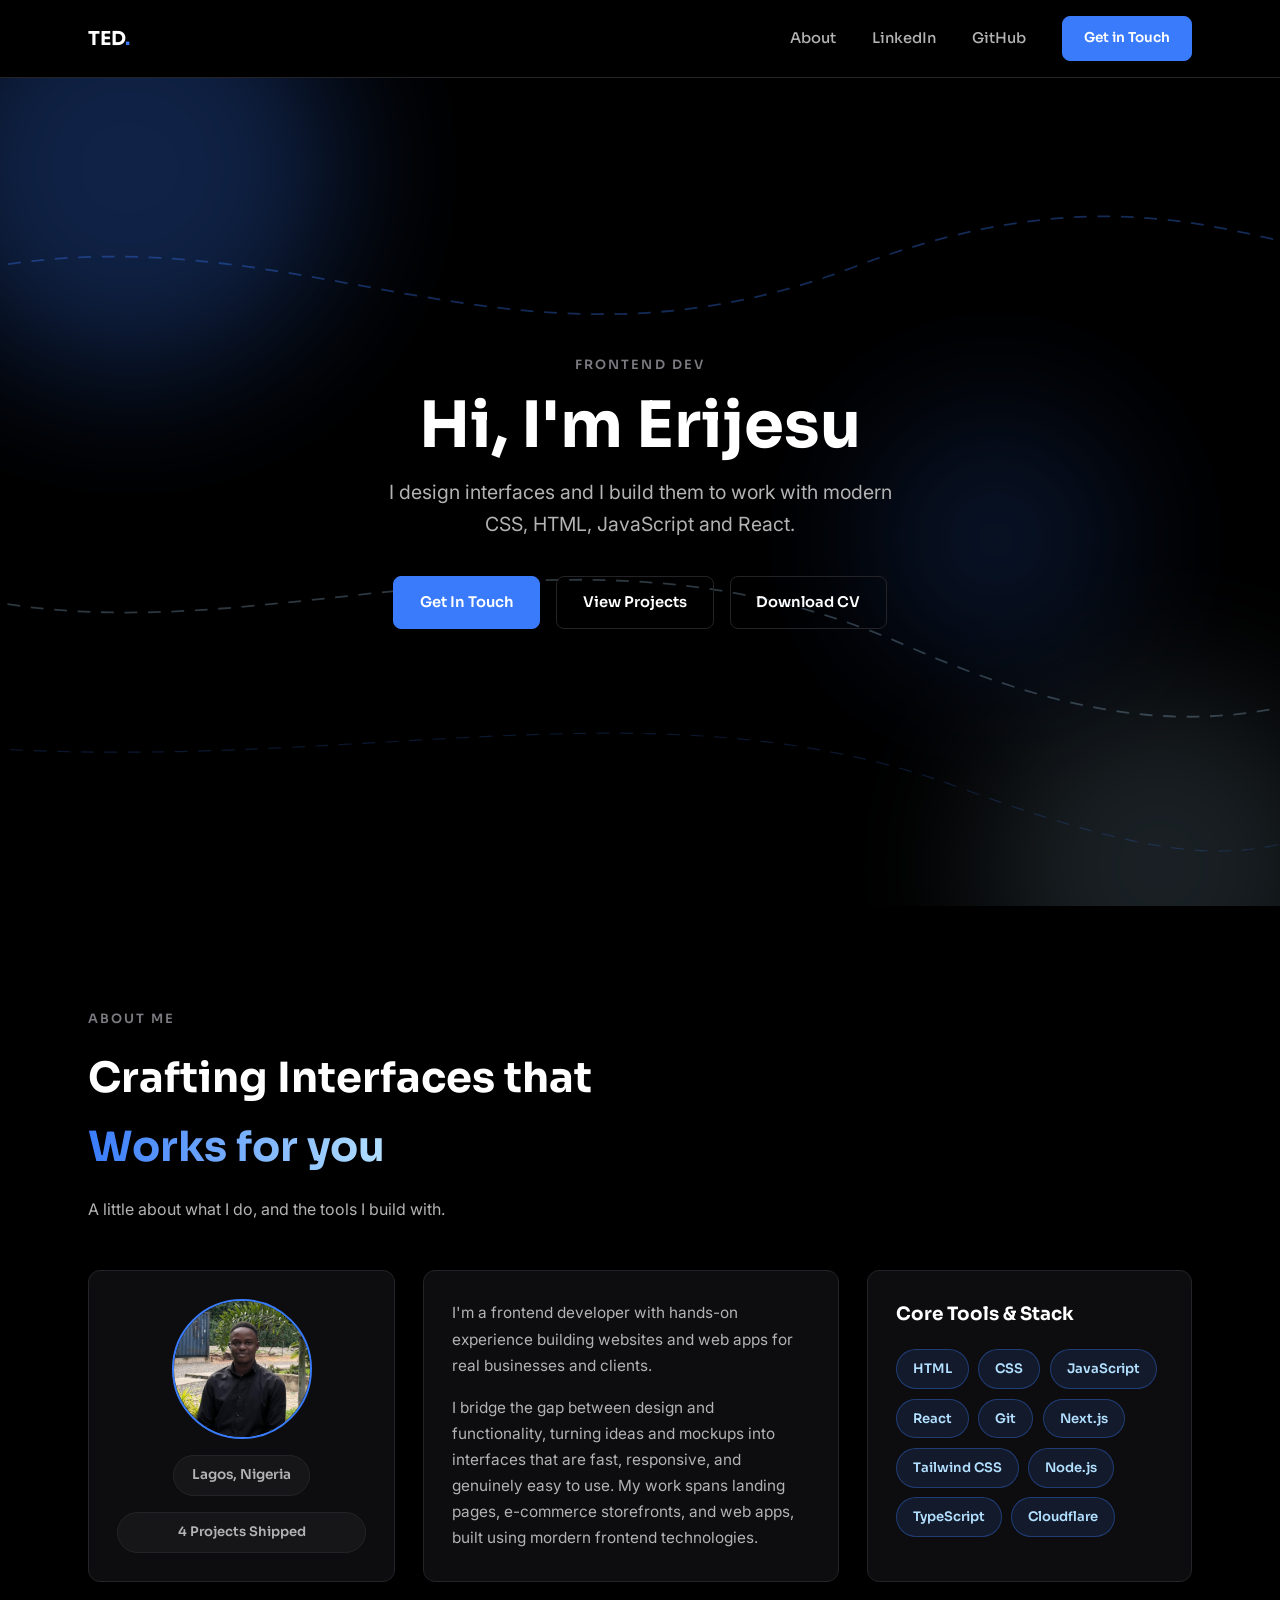
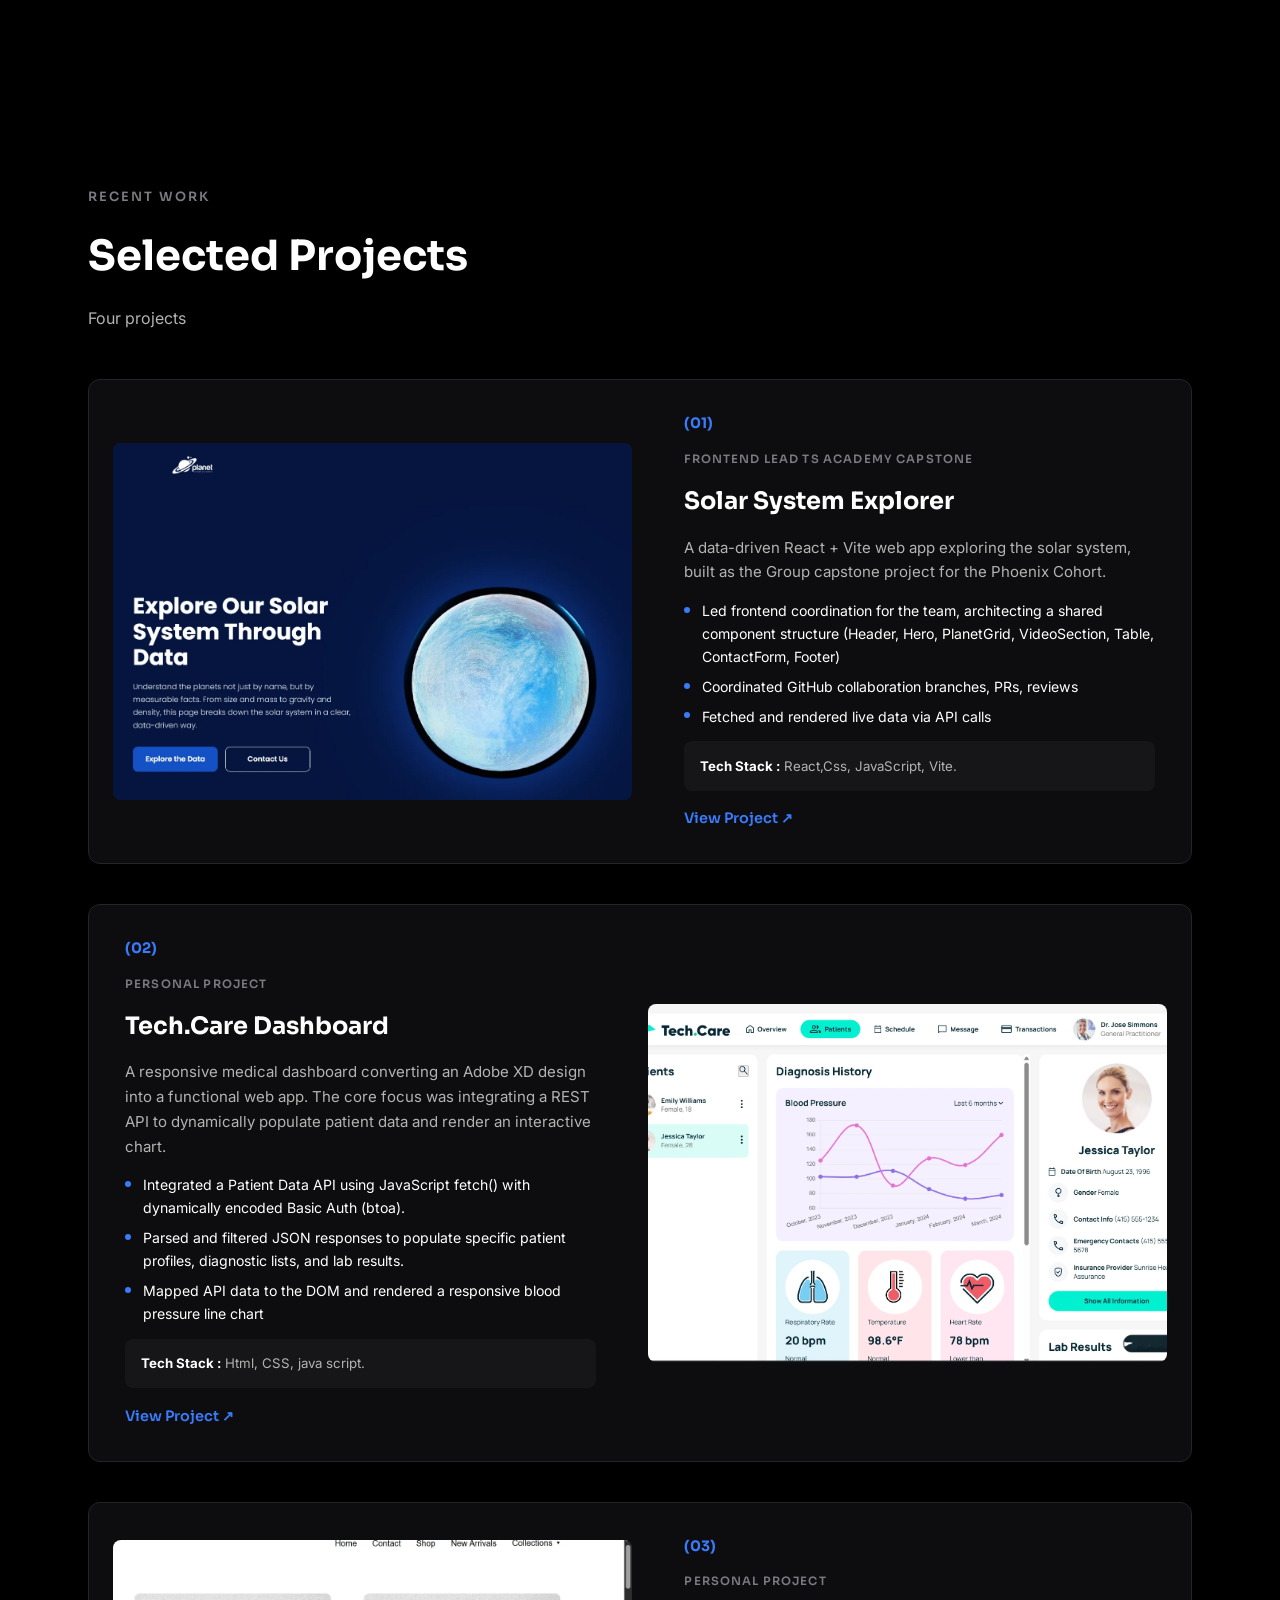
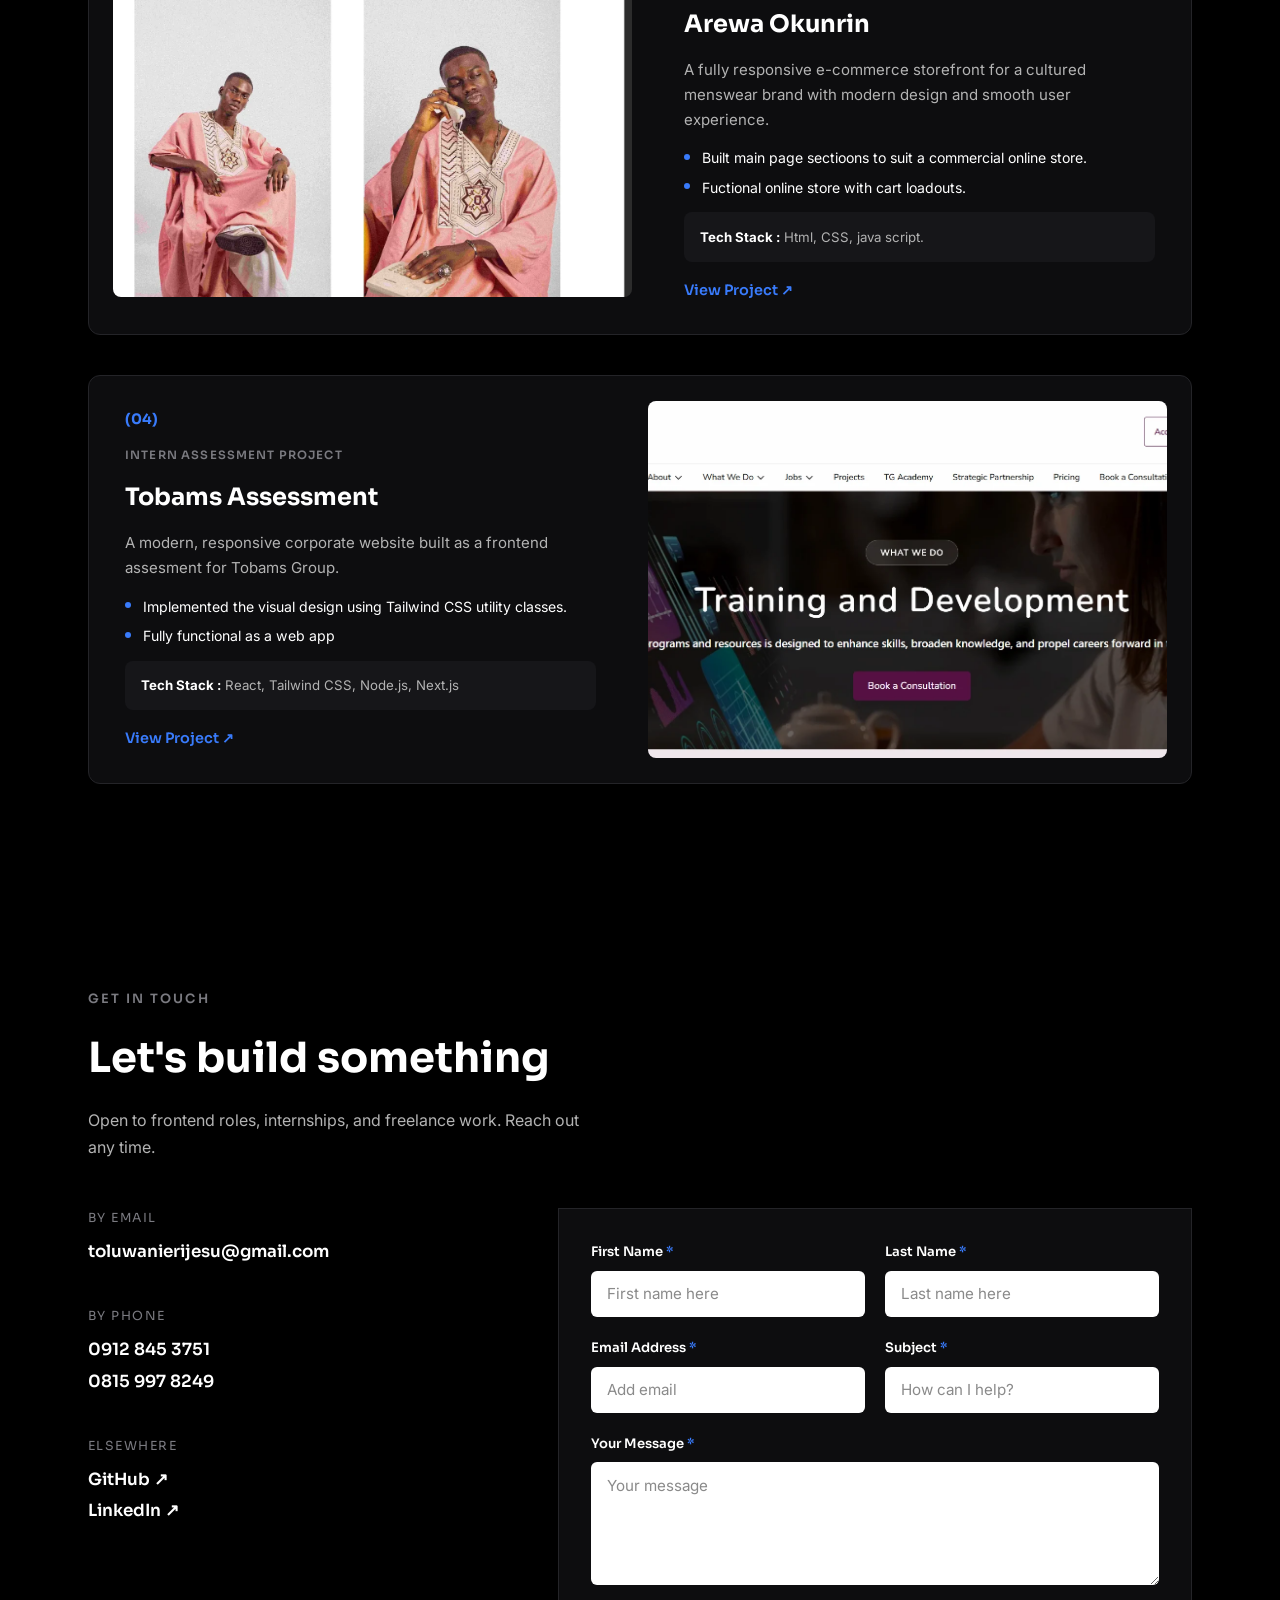
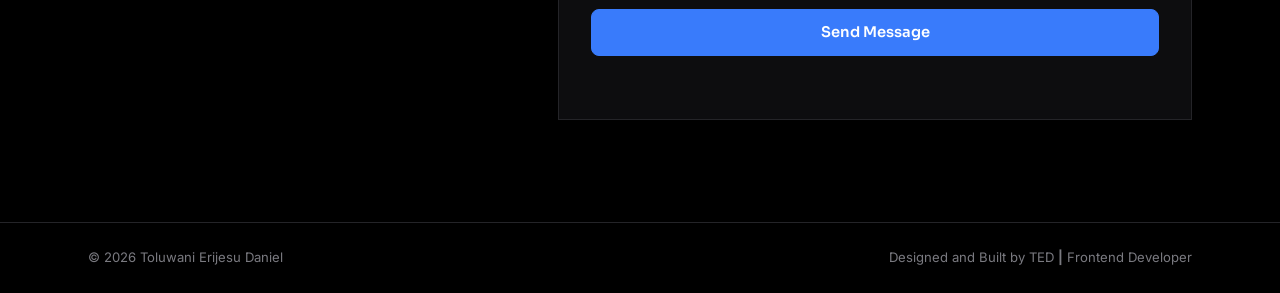
==== commit 13cd32c7: "updated project section" ====
--- a/index.html
+++ b/index.html
@@ -231,33 +231,41 @@
             <article class="project-card">
               <a
                 class="project-card__stretched"
-                href="https://rettyfoodhouse.netlify.app/"
+                href="https://coalitionassesment.netlify.app/"
                 target="_blank"
                 rel="noopener"
-                aria-label="View Retty Foodhouse project"
+                aria-label="View Tech.Care Dashboard project"
               ></a>
               <div class="project-card__media">
                 <img
-                  src="images/retty-project.webp"
-                  alt="Retty Foodhouse project screenshot"
+                  src="images/tech.care.webp"
+                  alt="Tech.Care Dashboard project screenshot"
                   loading="lazy"
                 />
               </div>
               <div class="project-card__body">
                 <p class="project-card__index">(02)</p>
                 <p class="project-card__tag">Personal Project</p>
-                <h3 class="project-card__title">Retty Foodhouse</h3>
+                <h3 class="project-card__title">Tech.Care Dashboard</h3>
                 <p class="project-card__desc">
-                  A responsive landing page for a healthy meal-subscription
-                  startup hero, pricing, testimonials, and sign-up, built solo.
+                  A responsive medical dashboard converting an Adobe XD design
+                  into a functional web app. The core focus was integrating a
+                  REST API to dynamically populate patient data and render an
+                  interactive chart.
                 </p>
                 <ul class="project-card__list">
                   <li>
-                    Built main page sections hero, pricing, testimonials,
-                    sign-up.
-                  </li>
-                  <li>Structured reusable card components.</li>
-                  <li>Fully responsive across all devices</li>
+                    Integrated a Patient Data API using JavaScript fetch() with
+                    dynamically encoded Basic Auth (btoa).
+                  </li>
+                  <li>
+                    Parsed and filtered JSON responses to populate specific
+                    patient profiles, diagnostic lists, and lab results.
+                  </li>
+                  <li>
+                    Mapped API data to the DOM and rendered a responsive blood
+                    pressure line chart
+                  </li>
                 </ul>
 
                 <div class="project-card__problems">
